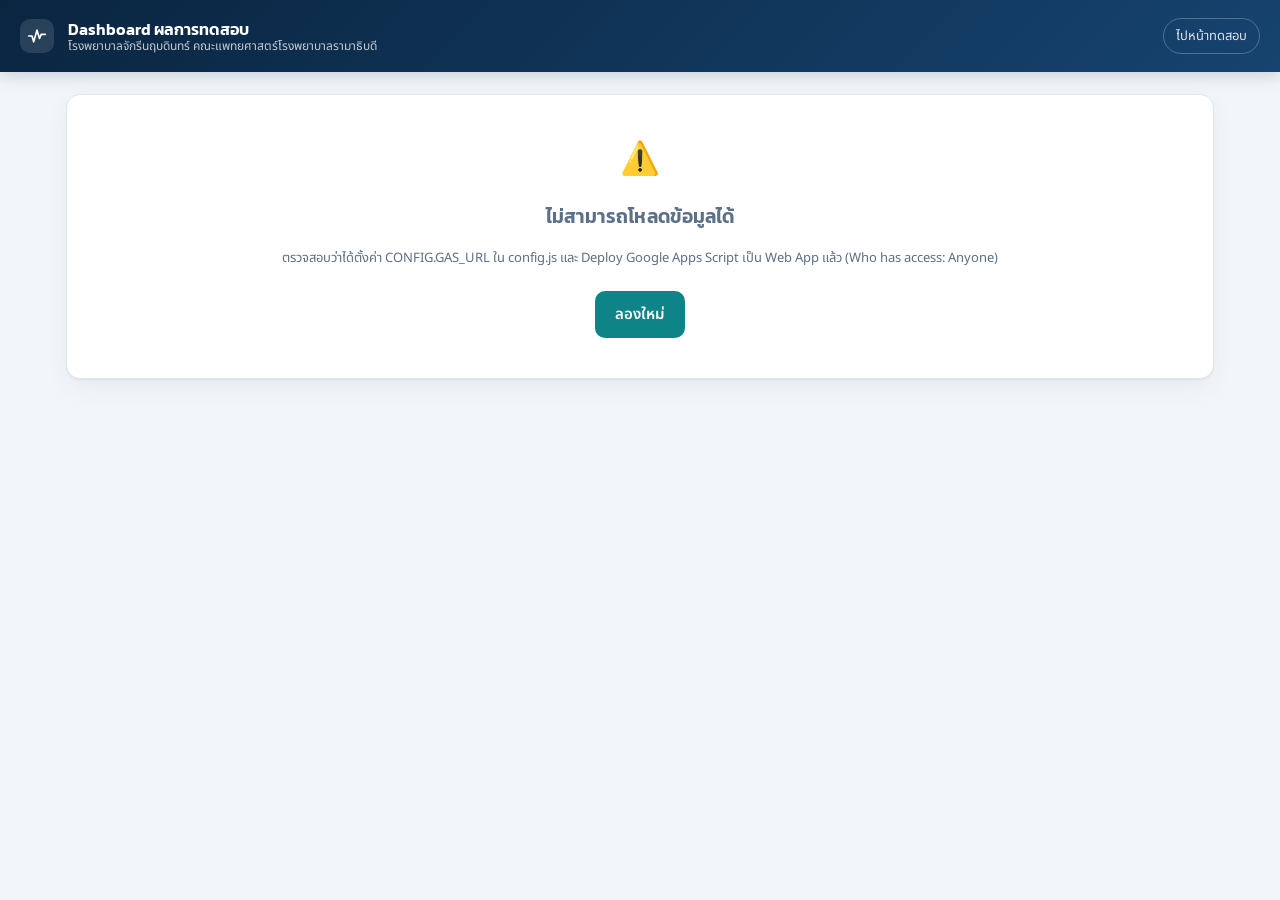
==== dashboard.html @ 30109554 "Add files via upload" ====
<!DOCTYPE html>
<html lang="th">
<head>
<meta charset="UTF-8">
<meta name="viewport" content="width=device-width, initial-scale=1, maximum-scale=1">
<title>Dashboard | ระบบทดสอบความรู้ Common Competency พยาบาล</title>
<link rel="stylesheet" href="style.css">
</head>
<body>

<div class="topbar">
  <div class="pulse-mark">
    <svg viewBox="0 0 24 24" fill="none" stroke="#fff" stroke-width="2" stroke-linecap="round" stroke-linejoin="round">
      <path d="M2 12h4l2 7 4-14 3 10 2-5h5"/>
    </svg>
  </div>
  <div class="titles">
    <div class="system-name">Dashboard ผลการทดสอบ</div>
    <div class="hospital-name" id="hospitalNameTop"></div>
  </div>
  <div class="spacer"></div>
  <a class="nav-link" href="index.html">ไปหน้าทดสอบ</a>
</div>

<div class="wrap wide" id="app"></div>

<script src="config.js"></script>
<script src="quiz-data.js"></script>
<script>
document.getElementById('hospitalNameTop').textContent = CONFIG.HOSPITAL_NAME;

const TOPIC_ORDER = ['pain','wound','ic','med'];
const TOPIC_COLORS = { pain:'#0E8388', wound:'#16436F', ic:'#B87A15', med:'#C23A4E' };

const IDP_RECOMMENDATIONS = {
  pain: [
    'ทบทวนแนวทางการประเมินและจัดการความปวด (Pain Assessment & Management Guideline) ของหน่วยงาน',
    'ฝึกปฏิบัติการประเมินความปวดและการให้ยา opioid ร่วมกับ Preceptor/พยาบาลพี่เลี้ยง',
    'เข้าร่วม Journal club หรือ CNEU หัวข้อ Pain management',
    'นัดทำแบบทดสอบซ้ำภายใน 2 สัปดาห์'
  ],
  wound: [
    'ทบทวน Wound Assessment & Dressing Protocol และ Pressure Injury Staging',
    'ฝึกปฏิบัติ Case study การประเมิน/ทำแผลร่วมกับทีม Wound Care',
    'เข้าร่วม Workshop หรือ Wound care round กับทีมสหสาขา',
    'นัดทำแบบทดสอบซ้ำภายใน 2 สัปดาห์'
  ],
  ic: [
    'ทบทวนแนวทาง Standard Precautions และ Transmission-based Precautions',
    'ฝึกปฏิบัติ Hand Hygiene 5 Moments ร่วมกับพยาบาลควบคุมการติดเชื้อ (IC Nurse)',
    'เข้าร่วม IC Audit Round เพื่อสังเกตการณ์แนวปฏิบัติจริง',
    'นัดทำแบบทดสอบซ้ำภายใน 2 สัปดาห์'
  ],
  med: [
    'ทบทวนนโยบายยาความเสี่ยงสูง (High-Alert Drug) และ Independent Double Check',
    'ฝึกปฏิบัติการคำนวณและบริหารยาร่วมกับ Preceptor',
    'เข้าร่วมอบรม Medication Error Prevention ของฝ่ายการพยาบาล',
    'นัดทำแบบทดสอบซ้ำภายใน 2 สัปดาห์'
  ]
};

let allRows = [];
let activeTab = 'overview';
const app = document.getElementById('app');

function topicShortLabel(key){
  return QUIZ_DATA[key].label.split('(')[0].trim();
}

function loadData(){
  app.innerHTML = `<div class="card" style="text-align:center; padding:50px;"><div class="spinner"></div><p class="muted small" style="margin-top:14px;">กำลังโหลดข้อมูลผลการทดสอบ...</p></div>`;
  const cbName = 'ccjsonp_' + Date.now();
  window[cbName] = function(res){
    if(res && res.status==='success'){
      allRows = res.data || [];
    } else {
      allRows = [];
    }
    delete window[cbName];
    document.body.removeChild(script);
    render();
  };
  const script = document.createElement('script');
  script.src = CONFIG.GAS_URL + (CONFIG.GAS_URL.includes('?') ? '&' : '?') + 'callback=' + cbName;
  script.onerror = function(){
    delete window[cbName];
    allRows = [];
    render(true);
  };
  document.body.appendChild(script);
}

function render(loadError){
  if(loadError){
    app.innerHTML = `
    <div class="card empty-state">
      <div style="font-size:32px;">⚠️</div>
      <h3>ไม่สามารถโหลดข้อมูลได้</h3>
      <p class="muted small">ตรวจสอบว่าได้ตั้งค่า CONFIG.GAS_URL ใน config.js และ Deploy Google Apps Script เป็น Web App แล้ว (Who has access: Anyone)</p>
      <button class="btn btn-primary" onclick="loadData()" style="margin-top:10px;">ลองใหม่</button>
    </div>`;
    return;
  }

  const tabsHtml = `
  <div class="tabs">
    <button class="tab-btn ${activeTab==='overview'?'active':''}" onclick="setTab('overview')">ภาพรวมทั้งหมด</button>
    <button class="tab-btn ${activeTab==='individual'?'active':''}" onclick="setTab('individual')">รายบุคคล</button>
  </div>`;

  app.innerHTML = tabsHtml + `<div id="tabContent"></div>`;
  if(activeTab==='overview') renderOverview();
  else renderIndividual();
}

function setTab(tab){
  activeTab = tab;
  render();
}

/* ============================ OVERVIEW ============================ */
function renderOverview(){
  const container = document.getElementById('tabContent');
  if(allRows.length===0){
    container.innerHTML = `<div class="card empty-state"><div style="font-size:32px;">📋</div><h3>ยังไม่มีข้อมูลผลการทดสอบ</h3><p class="muted small">เมื่อมีผู้ทำแบบทดสอบและส่งคำตอบ ข้อมูลจะปรากฏที่นี่โดยอัตโนมัติ</p></div>`;
    return;
  }

  const totalAttempts = allRows.length;
  const uniqueUsers = new Set(allRows.map(r=>r.EmployeeID)).size;
  const passCount = allRows.filter(r=>r.Passed==='PASS').length;
  const overallPassRate = Math.round((passCount/totalAttempts)*1000)/10;
  const avgPct = Math.round(allRows.reduce((s,r)=>s+Number(r.Percentage||0),0)/totalAttempts*10)/10;

  const kpiHtml = `
  <div class="kpi-grid">
    <div class="kpi-card">
      <div class="kpi-label">จำนวนครั้งที่ทดสอบ</div>
      <div class="kpi-value">${totalAttempts}</div>
      <div class="kpi-sub">ทุกหัวข้อรวมกัน</div>
    </div>
    <div class="kpi-card">
      <div class="kpi-label">ผู้เข้าทดสอบ</div>
      <div class="kpi-value">${uniqueUsers}</div>
      <div class="kpi-sub">คน (นับตามรหัสพนักงาน)</div>
    </div>
    <div class="kpi-card">
      <div class="kpi-label">อัตราผ่านเกณฑ์</div>
      <div class="kpi-value" style="color:${overallPassRate>=80?'var(--success)':'var(--danger)'}">${overallPassRate}%</div>
      <div class="kpi-sub">${passCount}/${totalAttempts} ครั้ง</div>
    </div>
    <div class="kpi-card">
      <div class="kpi-label">คะแนนเฉลี่ยรวม</div>
      <div class="kpi-value">${avgPct}%</div>
      <div class="kpi-sub">เกณฑ์ผ่าน ${Math.round(CONFIG.PASS_THRESHOLD*100)}%</div>
    </div>
  </div>`;

  const barRows = TOPIC_ORDER.map(key=>{
    const rows = allRows.filter(r=>r.TopicKey===key);
    if(rows.length===0){
      return `<div class="bar-row">
        <div class="bar-label">${topicShortLabel(key)}</div>
        <div class="bar-track"><div class="bar-fill" style="width:0%; background:${TOPIC_COLORS[key]}"></div></div>
        <div class="bar-val muted">ยังไม่มีข้อมูล</div>
      </div>`;
    }
    const avg = Math.round(rows.reduce((s,r)=>s+Number(r.Percentage||0),0)/rows.length*10)/10;
    const pass = rows.filter(r=>r.Passed==='PASS').length;
    return `<div class="bar-row">
      <div class="bar-label">${topicShortLabel(key)}</div>
      <div class="bar-track"><div class="bar-fill" style="width:${avg}%; background:${TOPIC_COLORS[key]}"></div></div>
      <div class="bar-val">${avg}%</div>
    </div>
    <div class="small muted" style="margin:-6px 0 14px 160px;">${rows.length} ครั้ง &middot; ผ่าน ${pass}/${rows.length}</div>`;
  }).join('');

  const recentRows = allRows.slice().sort((a,b)=> new Date(b.Timestamp) - new Date(a.Timestamp)).slice(0,25);
  const tableRows = recentRows.map(r=>`
    <tr>
      <td>${formatDate(r.Timestamp)}</td>
      <td>${escapeHtml(r.EmployeeID)}</td>
      <td>${escapeHtml(r.Name)}</td>
      <td>${escapeHtml(r.Department||'-')}</td>
      <td>${topicShortLabel(r.TopicKey)}</td>
      <td>${r.Score}/${r.Total}</td>
      <td>${r.Percentage}%</td>
      <td><span class="badge ${r.Passed==='PASS'?'badge-pass':'badge-fail'}">${r.Passed==='PASS'?'ผ่าน':'ไม่ผ่าน'}</span></td>
    </tr>`).join('');

  /* ---------- analysis: per-topic averages (reused for insights) ---------- */
  const topicStats = TOPIC_ORDER.map(key=>{
    const rows = allRows.filter(r=>r.TopicKey===key);
    if(rows.length===0) return {key, avg:null, passRate:null, n:0};
    const avg = Math.round(rows.reduce((s,r)=>s+Number(r.Percentage||0),0)/rows.length*10)/10;
    const passRate = Math.round(rows.filter(r=>r.Passed==='PASS').length/rows.length*1000)/10;
    return {key, avg, passRate, n:rows.length};
  });
  const ranked = topicStats.filter(t=>t.avg!==null).sort((a,b)=>a.avg-b.avg);
  const weakest = ranked[0];
  const strongest = ranked[ranked.length-1];

  /* ---------- analysis: completion funnel ---------- */
  const byUserTopics = {};
  allRows.forEach(r=>{
    const k = r.EmployeeID;
    if(!byUserTopics[k]) byUserTopics[k] = new Set();
    byUserTopics[k].add(r.TopicKey);
  });
  const completionCounts = [0,0,0,0,0]; // index = number of distinct topics done
  Object.values(byUserTopics).forEach(set=>{ completionCounts[set.size]++; });
  const usersFullyDone = completionCounts[4];
  const totalUsersSeen = uniqueUsers;
  const completionRate = totalUsersSeen ? Math.round(usersFullyDone/totalUsersSeen*1000)/10 : 0;

  /* ---------- analysis: department comparison ---------- */
  const deptMap = {};
  allRows.forEach(r=>{
    const d = (r.Department||'').trim() || 'ไม่ระบุแผนก';
    if(!deptMap[d]) deptMap[d] = [];
    deptMap[d].push(r);
  });
  const deptStats = Object.keys(deptMap).map(d=>{
    const rows = deptMap[d];
    const avg = Math.round(rows.reduce((s,r)=>s+Number(r.Percentage||0),0)/rows.length*10)/10;
    const passRate = Math.round(rows.filter(r=>r.Passed==='PASS').length/rows.length*1000)/10;
    return {dept:d, avg, passRate, n:rows.length};
  }).sort((a,b)=>b.avg-a.avg);
  const weakestDept = deptStats.length>1 ? deptStats[deptStats.length-1] : null;

  /* ---------- analysis: score distribution buckets per topic ---------- */
  const bucketColors = {low:'var(--danger)', mid:'var(--warning)', high:'var(--success)'};
  const distRows = TOPIC_ORDER.map(key=>{
    const rows = allRows.filter(r=>r.TopicKey===key);
    if(rows.length===0) return {key, n:0, low:0, mid:0, high:0};
    const low = rows.filter(r=>Number(r.Percentage)<60).length;
    const mid = rows.filter(r=>Number(r.Percentage)>=60 && Number(r.Percentage)<80).length;
    const high = rows.filter(r=>Number(r.Percentage)>=80).length;
    return {key, n:rows.length, low, mid, high};
  });

  /* ---------- insights text ---------- */
  const insightItems = [];
  if(weakest && strongest && weakest.key !== strongest.key){
    insightItems.push(`หัวข้อที่คะแนนเฉลี่ย<strong>ต่ำสุด</strong>คือ <strong>${topicShortLabel(weakest.key)}</strong> (${weakest.avg}% &middot; ผ่านเกณฑ์ ${weakest.passRate}%) ควรพิจารณาจัดอบรมหรือทบทวนเนื้อหาเพิ่มเติม`);
    insightItems.push(`หัวข้อที่คะแนนเฉลี่ย<strong>สูงสุด</strong>คือ <strong>${topicShortLabel(strongest.key)}</strong> (${strongest.avg}% &middot; ผ่านเกณฑ์ ${strongest.passRate}%)`);
  }
  insightItems.push(`มีผู้ทำแบบทดสอบครบทั้ง 4 หัวข้อแล้ว <strong>${usersFullyDone}/${totalUsersSeen} คน</strong> (${completionRate}%)`);
  if(weakestDept){
    insightItems.push(`แผนก/หน่วยงานที่มีคะแนนเฉลี่ย<strong>ต่ำสุด</strong>คือ <strong>${escapeHtml(weakestDept.dept)}</strong> (${weakestDept.avg}% &middot; ผ่านเกณฑ์ ${weakestDept.passRate}%)`);
  }
  const insightsHtml = `
  <div class="card">
    <div class="eyebrow">สรุปเชิงวิเคราะห์</div>
    <h2 style="margin:0 0 14px;">ข้อสังเกตจากข้อมูลปัจจุบัน</h2>
    <ul class="insight-list">
      ${insightItems.map(t=>`<li>${t}</li>`).join('')}
    </ul>
  </div>`;

  const deptHtml = deptStats.length > 1 ? `
  <div class="card">
    <div class="eyebrow">เปรียบเทียบตามแผนก</div>
    <h2 style="margin:0 0 16px;">คะแนนเฉลี่ยและอัตราผ่านเกณฑ์รายแผนก</h2>
    ${deptStats.map(d=>`
      <div class="bar-row">
        <div class="bar-label">${escapeHtml(d.dept)}</div>
        <div class="bar-track"><div class="bar-fill" style="width:${d.avg}%; background:${d.avg>=80?'var(--success)':(d.avg>=60?'var(--warning)':'var(--danger)')}"></div></div>
        <div class="bar-val">${d.avg}%</div>
      </div>
      <div class="small muted" style="margin:-6px 0 14px 160px;">${d.n} ครั้ง &middot; ผ่านเกณฑ์ ${d.passRate}%</div>
    `).join('')}
  </div>` : '';

  const distHtml = `
  <div class="card">
    <div class="eyebrow">การกระจายคะแนน</div>
    <h2 style="margin:0 0 6px;">สัดส่วนผลคะแนนแต่ละหัวข้อ</h2>
    <p class="muted small" style="margin-top:0;">แบ่งตามช่วงคะแนน: <span style="color:var(--danger);font-weight:600;">ต่ำกว่า 60%</span> &middot; <span style="color:var(--warning);font-weight:600;">60-79%</span> &middot; <span style="color:var(--success);font-weight:600;">80% ขึ้นไป</span></p>
    ${distRows.map(d=>{
      if(d.n===0) return `<div class="dist-row"><div class="dist-label">${topicShortLabel(d.key)}</div><div class="muted small">ยังไม่มีข้อมูล</div></div>`;
      const lowPct = d.low/d.n*100, midPct = d.mid/d.n*100, highPct = d.high/d.n*100;
      return `
      <div class="dist-row">
        <div class="dist-label">${topicShortLabel(d.key)} <span class="muted small">(${d.n} ครั้ง)</span></div>
        <div class="dist-track">
          ${d.low>0?`<div class="dist-seg" style="width:${lowPct}%; background:${bucketColors.low}" title="ต่ำกว่า 60%: ${d.low}"></div>`:''}
          ${d.mid>0?`<div class="dist-seg" style="width:${midPct}%; background:${bucketColors.mid}" title="60-79%: ${d.mid}"></div>`:''}
          ${d.high>0?`<div class="dist-seg" style="width:${highPct}%; background:${bucketColors.high}" title="80%+: ${d.high}"></div>`:''}
        </div>
        <div class="dist-legend small muted">${d.low} ต่ำกว่า 60% &middot; ${d.mid} ช่วง 60-79% &middot; ${d.high} ผ่าน 80%+</div>
      </div>`;
    }).join('')}
  </div>`;

  const funnelHtml = `
  <div class="card">
    <div class="eyebrow">ความคืบหน้า</div>
    <h2 style="margin:0 0 16px;">จำนวนหัวข้อที่ทำแล้วต่อคน</h2>
    ${[4,3,2,1,0].map(n=>{
      const count = completionCounts[n]||0;
      const pct = totalUsersSeen ? Math.round(count/totalUsersSeen*100) : 0;
      const label = n===4 ? 'ครบ 4 หัวข้อ' : (n===0 ? 'ยังไม่เริ่ม' : `ทำแล้ว ${n} หัวข้อ`);
      return `
      <div class="bar-row">
        <div class="bar-label">${label}</div>
        <div class="bar-track"><div class="bar-fill" style="width:${pct}%; background:${n===4?'var(--success)':'var(--teal-500)'}"></div></div>
        <div class="bar-val">${count} คน</div>
      </div>`;
    }).join('')}
  </div>`;

  container.innerHTML = `
  ${kpiHtml}
  ${insightsHtml}
  <div class="card">
    <div class="eyebrow">คะแนนเฉลี่ยรายหัวข้อ</div>
    <h2 style="margin:0 0 16px;">ภาพรวมแยกตามหัวข้อ</h2>
    ${barRows}
  </div>
  ${distHtml}
  ${funnelHtml}
  ${deptHtml}
  <div class="card">
    <div class="eyebrow">ประวัติล่าสุด</div>
    <h2 style="margin:0 0 16px;">รายการทดสอบล่าสุด 25 ครั้ง</h2>
    <div class="table-scroll">
      <table class="data-table">
        <thead><tr><th>วันที่/เวลา</th><th>รหัสพนักงาน</th><th>ชื่อ</th><th>แผนก</th><th>หัวข้อ</th><th>คะแนน</th><th>%</th><th>ผลลัพธ์</th></tr></thead>
        <tbody>${tableRows}</tbody>
      </table>

    </div>
  </div>`;
}

/* ============================ INDIVIDUAL ============================ */
function renderIndividual(){
  const container = document.getElementById('tabContent');
  container.innerHTML = `
  <div class="card">
    <div class="eyebrow">ค้นหา</div>
    <h2 style="margin:0 0 12px;">ค้นหาผลรายบุคคล</h2>
    <div class="search-row">
      <input type="text" id="searchInput" placeholder="พิมพ์รหัสพนักงาน หรือ ชื่อ-นามสกุล">
      <button class="btn btn-primary" onclick="doSearch()">ค้นหา</button>
    </div>
  </div>
  <div id="searchResult"></div>`;

  document.getElementById('searchInput').addEventListener('keydown', e=>{ if(e.key==='Enter') doSearch(); });
}

function doSearch(){
  const q = document.getElementById('searchInput').value.trim().toLowerCase();
  const resultEl = document.getElementById('searchResult');
  if(!q){
    resultEl.innerHTML = '';
    return;
  }
  const rows = allRows.filter(r =>
    String(r.EmployeeID).toLowerCase().includes(q) ||
    String(r.Name).toLowerCase().includes(q)
  );
  if(rows.length===0){
    resultEl.innerHTML = `<div class="card empty-state"><div style="font-size:28px;">🔍</div><p>ไม่พบข้อมูลที่ตรงกับ "${escapeHtml(q)}"</p></div>`;
    return;
  }

  // group by employee, take latest attempt per topic
  const byUser = {};
  rows.forEach(r=>{
    const key = r.EmployeeID + '||' + r.Name;
    if(!byUser[key]) byUser[key] = {empId:r.EmployeeID, name:r.Name, dept:r.Department, attempts:[]};
    byUser[key].attempts.push(r);
  });

  const cardsHtml = Object.values(byUser).map(u=>{
    const latestByTopic = {};
    u.attempts.forEach(a=>{
      const prev = latestByTopic[a.TopicKey];
      if(!prev || new Date(a.Timestamp) > new Date(prev.Timestamp)) latestByTopic[a.TopicKey] = a;
    });

    const topicBars = TOPIC_ORDER.map(key=>{
      const a = latestByTopic[key];
      if(!a){
        return `<div class="bar-row">
          <div class="bar-label">${topicShortLabel(key)}</div>
          <div class="bar-track"><div class="bar-fill" style="width:0%;background:${TOPIC_COLORS[key]}"></div></div>
          <div class="bar-val muted small">ยังไม่ทำ</div>
        </div>`;
      }
      return `<div class="bar-row">
        <div class="bar-label">${topicShortLabel(key)}</div>
        <div class="bar-track"><div class="bar-fill" style="width:${a.Percentage}%;background:${TOPIC_COLORS[key]}"></div></div>
        <div class="bar-val" style="color:${a.Passed==='PASS'?'var(--success)':'var(--danger)'}">${a.Percentage}%</div>
      </div>`;
    }).join('');

    const doneTopics = Object.keys(latestByTopic).length;
    const allPass = doneTopics===4 && Object.values(latestByTopic).every(a=>a.Passed==='PASS');

    const failedTopics = TOPIC_ORDER.filter(key => latestByTopic[key] && latestByTopic[key].Passed !== 'PASS');
    const idpHtml = failedTopics.length ? `
      <div class="idp-box">
        <div class="idp-title">📋 แผนพัฒนารายบุคคล (IDP) แนะนำ — เฉพาะหัวข้อที่ไม่ผ่านเกณฑ์</div>
        ${failedTopics.map(key => `
          <div class="idp-topic">
            <div class="idp-topic-name">${topicShortLabel(key)} <span class="muted small">(${latestByTopic[key].Percentage}%)</span></div>
            <ul class="idp-list">
              ${IDP_RECOMMENDATIONS[key].map(item => `<li>${escapeHtml(item)}</li>`).join('')}
            </ul>
          </div>
        `).join('')}
      </div>` : '';

    const historyRows = u.attempts.slice().sort((a,b)=>new Date(b.Timestamp)-new Date(a.Timestamp)).map(a=>`
      <tr>
        <td>${formatDate(a.Timestamp)}</td>
        <td>${topicShortLabel(a.TopicKey)}</td>
        <td>${a.Score}/${a.Total}</td>
        <td>${a.Percentage}%</td>
        <td><span class="badge ${a.Passed==='PASS'?'badge-pass':'badge-fail'}">${a.Passed==='PASS'?'ผ่าน':'ไม่ผ่าน'}</span></td>
      </tr>`).join('');

    return `
    <div class="card">
      <div style="display:flex; justify-content:space-between; align-items:flex-start; flex-wrap:wrap; gap:10px;">
        <div>
          <h2 style="margin:0;">${escapeHtml(u.name)}</h2>
          <div class="muted small">รหัสพนักงาน ${escapeHtml(u.empId)}${u.dept ? ' &middot; '+escapeHtml(u.dept):''}</div>
        </div>
        <span class="badge ${doneTopics<4?'badge-neutral':(allPass?'badge-pass':'badge-fail')}">
          ${doneTopics<4 ? `ทำแล้ว ${doneTopics}/4 หัวข้อ` : (allPass ? 'ผ่านครบทุกหัวข้อ' : 'ยังไม่ผ่านครบทุกหัวข้อ')}
        </span>
      </div>
      <div style="margin-top:18px;">${topicBars}</div>
      ${idpHtml}
      <details style="margin-top:14px;">
        <summary style="cursor:pointer; font-weight:600; color:var(--teal-600); font-size:14px;">ดูประวัติการทดสอบทั้งหมด (${u.attempts.length} ครั้ง)</summary>
        <div class="table-scroll" style="margin-top:10px;">
          <table class="data-table">
            <thead><tr><th>วันที่/เวลา</th><th>หัวข้อ</th><th>คะแนน</th><th>%</th><th>ผลลัพธ์</th></tr></thead>
            <tbody>${historyRows}</tbody>
          </table>
        </div>
      </details>
    </div>`;
  }).join('');

  resultEl.innerHTML = cardsHtml;
}

/* ============================ UTIL ============================ */
function formatDate(ts){
  const d = new Date(ts);
  if(isNaN(d)) return ts;
  return d.toLocaleString('th-TH', {year:'numeric', month:'short', day:'numeric', hour:'2-digit', minute:'2-digit'});
}
function escapeHtml(str){
  return String(str).replace(/[&<>"']/g, m=>({'&':'&amp;','<':'&lt;','>':'&gt;','"':'&quot;',"'":'&#39;'}[m]));
}

loadData();
</script>
</body>
</html>
---- style.css ----
@import url('https://fonts.googleapis.com/css2?family=Kanit:wght@500;600;700&family=Noto+Sans+Thai:wght@400;500;600;700&display=swap');

:root{
  --navy-900:#0A2540;
  --navy-800:#0F3258;
  --navy-700:#16436F;
  --teal-500:#0E8388;
  --teal-600:#0B6C70;
  --teal-100:#E4F4F3;
  --bg:#F3F6F9;
  --surface:#FFFFFF;
  --line:#DFE7EE;
  --text:#16232F;
  --muted:#5C7086;
  --success:#178A5E;
  --success-bg:#E4F5EC;
  --warning:#B87A15;
  --warning-bg:#FBF0DD;
  --danger:#C23A4E;
  --danger-bg:#FBE7EA;
  --radius:14px;
  --shadow: 0 1px 2px rgba(10,37,64,0.06), 0 8px 24px rgba(10,37,64,0.06);
}

*{box-sizing:border-box;}
html,body{margin:0;padding:0;}
body{
  font-family:'Noto Sans Thai', sans-serif;
  background:var(--bg);
  color:var(--text);
  -webkit-font-smoothing:antialiased;
  min-height:100vh;
}
h1,h2,h3,.display{
  font-family:'Kanit', 'Noto Sans Thai', sans-serif;
  font-weight:600;
  letter-spacing:.1px;
}
a{color:var(--teal-600);}
button{font-family:inherit;}

/* ---------- Top bar ---------- */
.topbar{
  background:linear-gradient(135deg, var(--navy-900), var(--navy-700));
  color:#fff;
  padding:18px 20px;
  display:flex;
  align-items:center;
  gap:14px;
  position:sticky; top:0; z-index:30;
  box-shadow:0 4px 16px rgba(10,37,64,.18);
}
.topbar .pulse-mark{
  width:34px; height:34px; border-radius:10px;
  background:rgba(255,255,255,.12);
  display:flex; align-items:center; justify-content:center;
  flex-shrink:0;
}
.topbar .pulse-mark svg{width:20px; height:20px;}
.topbar .titles{line-height:1.25; min-width:0;}
.topbar .titles .system-name{font-family:'Kanit',sans-serif; font-weight:600; font-size:16px;}
.topbar .titles .hospital-name{font-size:12px; opacity:.75; white-space:nowrap; overflow:hidden; text-overflow:ellipsis;}
.topbar .spacer{flex:1;}
.topbar .nav-link{
  color:rgba(255,255,255,.85); text-decoration:none; font-size:13px;
  border:1px solid rgba(255,255,255,.25); padding:7px 12px; border-radius:999px;
  white-space:nowrap;
}
.topbar .nav-link:hover{background:rgba(255,255,255,.1);}

/* ---------- Layout ---------- */
.wrap{max-width:880px; margin:0 auto; padding:22px 16px 60px;}
.wrap.wide{max-width:1180px;}

.card{
  background:var(--surface);
  border:1px solid var(--line);
  border-radius:var(--radius);
  box-shadow:var(--shadow);
  padding:22px;
}
.card + .card{margin-top:16px;}

.eyebrow{
  font-size:12px; font-weight:700; color:var(--teal-600);
  text-transform:uppercase; letter-spacing:1px; margin-bottom:6px;
}
.muted{color:var(--muted);}
.small{font-size:13px;}

/* ---------- Form controls ---------- */
label.field-label{display:block; font-size:13px; font-weight:600; color:var(--navy-800); margin:0 0 6px;}
input[type=text]{
  width:100%; padding:12px 14px; border-radius:10px; border:1.5px solid var(--line);
  font-size:15px; font-family:inherit; background:#fff; color:var(--text);
}
input[type=text]:focus{outline:none; border-color:var(--teal-500); box-shadow:0 0 0 3px var(--teal-100);}

.btn{
  display:inline-flex; align-items:center; justify-content:center; gap:8px;
  padding:12px 20px; border-radius:10px; border:none; cursor:pointer;
  font-size:15px; font-weight:600; font-family:inherit;
  transition:transform .08s ease, box-shadow .15s ease;
}
.btn:active{transform:scale(.98);}
.btn-primary{background:var(--teal-500); color:#fff;}
.btn-primary:hover{background:var(--teal-600);}
.btn-primary:disabled{background:#B9C6D1; cursor:not-allowed;}
.btn-ghost{background:transparent; color:var(--navy-800); border:1.5px solid var(--line);}
.btn-ghost:hover{border-color:var(--teal-500); color:var(--teal-600);}
.btn-block{width:100%;}

/* ---------- Topic cards ---------- */
.topic-grid{display:grid; grid-template-columns:1fr 1fr; gap:14px; margin-top:6px;}
@media (max-width:560px){.topic-grid{grid-template-columns:1fr;}}
.topic-card{
  border:1.5px solid var(--line); border-radius:var(--radius); padding:18px;
  background:#fff; cursor:pointer; text-align:left; display:flex; flex-direction:column; gap:10px;
  transition:border-color .15s, box-shadow .15s;
}
.topic-card:hover{border-color:var(--teal-500); box-shadow:var(--shadow);}
.topic-card .tc-top{display:flex; align-items:flex-start; justify-content:space-between; gap:10px;}
.topic-card .tc-name{font-family:'Kanit',sans-serif; font-weight:600; font-size:16px; color:var(--navy-900);}
.topic-card .tc-count{font-size:12.5px; color:var(--muted); margin-top:2px;}
.badge{
  font-size:11.5px; font-weight:700; padding:4px 10px; border-radius:999px; white-space:nowrap;
}
.badge-pass{background:var(--success-bg); color:var(--success);}
.badge-fail{background:var(--danger-bg); color:var(--danger);}
.badge-neutral{background:var(--teal-100); color:var(--teal-600);}

/* ---------- Progress ---------- */
.progress-track{height:8px; border-radius:999px; background:var(--line); overflow:hidden;}
.progress-fill{height:100%; background:linear-gradient(90deg, var(--teal-500), var(--navy-700)); transition:width .25s ease;}
.progress-meta{display:flex; justify-content:space-between; font-size:12.5px; color:var(--muted); margin-top:8px;}

/* ---------- Question ---------- */
.q-section-tag{font-size:12px; color:var(--teal-600); font-weight:600; margin-bottom:8px;}
.q-text{font-size:17px; font-weight:600; line-height:1.55; color:var(--navy-900); margin:0 0 16px; white-space:pre-line;}
.q-image{width:100%; max-width:360px; border-radius:12px; border:1px solid var(--line); display:block; margin:0 auto 18px;}
.q-context{
  background:var(--teal-100); border:1px solid var(--line); border-left:4px solid var(--teal-500);
  border-radius:10px; padding:14px 16px; font-size:14px; line-height:1.7; color:var(--navy-800);
  white-space:pre-line; margin:0 0 18px;
}
.options{display:flex; flex-direction:column; gap:10px;}
.option{
  display:flex; align-items:flex-start; gap:12px;
  border:1.5px solid var(--line); border-radius:12px; padding:13px 14px;
  cursor:pointer; transition:border-color .12s, background .12s;
}
.option:hover{border-color:var(--teal-500); background:var(--teal-100);}
.option.selected{border-color:var(--teal-500); background:var(--teal-100);}
.option .opt-letter{
  flex-shrink:0; width:26px; height:26px; border-radius:8px; background:var(--navy-100,#EEF3F8);
  display:flex; align-items:center; justify-content:center; font-weight:700; font-size:13px; color:var(--navy-800);
  border:1.5px solid var(--line);
}
.option.selected .opt-letter{background:var(--teal-500); color:#fff; border-color:var(--teal-500);}
.option .opt-text{font-size:15px; line-height:1.5; padding-top:2px;}
.qa-review .option.correct{border-color:var(--success); background:var(--success-bg);}
.qa-review .option.wrong-pick{border-color:var(--danger); background:var(--danger-bg);}

.nav-row{display:flex; gap:10px; margin-top:22px;}
.nav-row .btn{flex:1;}

/* ---------- Radial gauge (signature element) ---------- */
.gauge-wrap{display:flex; flex-direction:column; align-items:center; gap:10px;}
.gauge{position:relative; width:170px; height:170px;}
.gauge svg{transform:rotate(-90deg);}
.gauge .g-pct{
  position:absolute; inset:0; display:flex; flex-direction:column; align-items:center; justify-content:center;
}
.gauge .g-pct .num{font-family:'Kanit',sans-serif; font-size:34px; font-weight:700; color:var(--navy-900); line-height:1;}
.gauge .g-pct .lbl{font-size:11.5px; color:var(--muted); margin-top:2px;}

.result-banner{
  display:flex; align-items:center; gap:12px; padding:14px 16px; border-radius:12px; margin-top:14px;
  font-weight:600; font-size:15px;
}
.result-banner.pass{background:var(--success-bg); color:var(--success);}
.result-banner.fail{background:var(--danger-bg); color:var(--danger);}

.save-status{
  margin-top:12px; padding:10px 14px; border-radius:10px; font-size:13.5px; text-align:center;
}
.save-status-ok{background:var(--success-bg); color:var(--success); font-weight:600;}
.save-status-error{background:var(--warning-bg); color:var(--warning); font-weight:600;}
.save-status-error button{margin:10px auto 0; display:block;}

/* ---------- Dashboard ---------- */
.kpi-grid{display:grid; grid-template-columns:repeat(4,1fr); gap:14px;}
@media (max-width:800px){.kpi-grid{grid-template-columns:1fr 1fr;}}
.kpi-card{background:#fff; border:1px solid var(--line); border-radius:var(--radius); padding:16px 18px; box-shadow:var(--shadow);}
.kpi-card .kpi-label{font-size:12px; color:var(--muted); font-weight:600; text-transform:uppercase; letter-spacing:.4px;}
.kpi-card .kpi-value{font-family:'Kanit',sans-serif; font-size:28px; font-weight:700; color:var(--navy-900); margin-top:4px;}
.kpi-card .kpi-sub{font-size:12.5px; color:var(--muted); margin-top:2px;}

.tabs{display:flex; gap:6px; margin-bottom:16px; border-bottom:1.5px solid var(--line);}
.tab-btn{
  padding:10px 16px; border:none; background:none; cursor:pointer; font-family:inherit; font-weight:600; font-size:14px;
  color:var(--muted); border-bottom:2.5px solid transparent; margin-bottom:-1.5px;
}
.tab-btn.active{color:var(--teal-600); border-color:var(--teal-500);}

table.data-table{width:100%; border-collapse:collapse; font-size:13.5px;}
table.data-table th{
  text-align:left; padding:10px 12px; background:var(--navy-900); color:#fff; font-weight:600;
  position:sticky; top:0;
}
table.data-table th:first-child{border-top-left-radius:8px;}
table.data-table th:last-child{border-top-right-radius:8px;}
table.data-table td{padding:10px 12px; border-bottom:1px solid var(--line);}
table.data-table tr:hover td{background:var(--teal-100);}
.table-scroll{overflow-x:auto; border-radius:10px; border:1px solid var(--line);}

.bar-row{display:grid; grid-template-columns:150px 1fr 60px; align-items:center; gap:10px; margin-bottom:12px;}
.bar-row .bar-label{font-size:13.5px; font-weight:600; color:var(--navy-800);}
.bar-track{height:14px; background:var(--line); border-radius:999px; overflow:hidden;}
.bar-fill{height:100%; border-radius:999px;}
.bar-row .bar-val{font-size:13px; font-weight:700; text-align:right; color:var(--navy-800);}

.insight-list{margin:0; padding-left:20px; font-size:14.5px; line-height:1.9; color:var(--navy-800);}
.insight-list li{margin-bottom:2px;}
.insight-list strong{color:var(--navy-900);}

.dist-row{margin-bottom:16px;}
.dist-row:last-child{margin-bottom:0;}
.dist-label{font-size:13.5px; font-weight:600; color:var(--navy-800); margin-bottom:6px;}
.dist-track{height:16px; border-radius:999px; overflow:hidden; display:flex; background:var(--line);}
.dist-seg{height:100%;}
.dist-legend{margin-top:6px;}

.search-row{display:flex; gap:10px; margin-bottom:16px;}
.search-row input{flex:1;}

.idp-box{
  margin-top:16px; padding:16px 18px; border-radius:12px;
  background:var(--warning-bg); border:1px solid #EFD9A8;
}
.idp-title{font-weight:700; font-size:13.5px; color:var(--warning); margin-bottom:10px;}
.idp-topic + .idp-topic{margin-top:12px; padding-top:12px; border-top:1px dashed #EFD9A8;}
.idp-topic-name{font-weight:700; font-size:14px; color:var(--navy-800); margin-bottom:4px;}
.idp-list{margin:0; padding-left:20px; font-size:13.5px; line-height:1.7; color:var(--navy-800);}

.empty-state{text-align:center; padding:40px 16px; color:var(--muted);}
.empty-state svg{margin-bottom:10px; opacity:.5;}

.spinner{
  width:22px; height:22px; border-radius:50%;
  border:3px solid var(--teal-100); border-top-color:var(--teal-500);
  animation:spin .8s linear infinite; margin:0 auto;
}
@keyframes spin{to{transform:rotate(360deg);}}

.footer-note{text-align:center; color:var(--muted); font-size:12px; margin-top:28px;}

@media (max-width: 480px){
  .wrap{padding:16px 12px 50px;}
  .card{padding:16px;}
  .kpi-grid{grid-template-columns:1fr 1fr;}
}
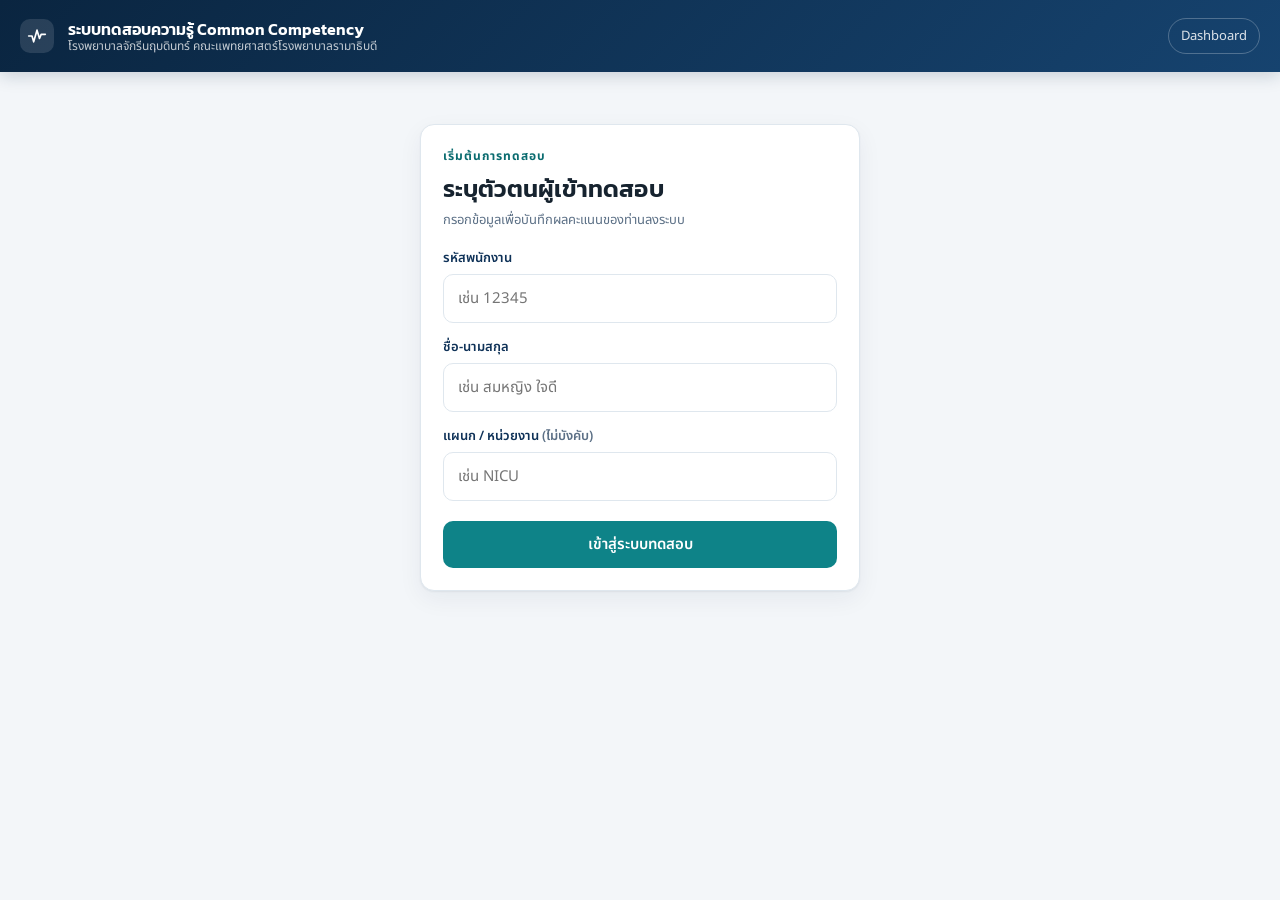
==== commit bd2d49d8: "Fix" ====
--- a/dashboard.html
+++ b/dashboard.html
@@ -3,8 +3,280 @@
 <head>
 <meta charset="UTF-8">
 <meta name="viewport" content="width=device-width, initial-scale=1, maximum-scale=1">
-<title>Dashboard | ระบบทดสอบความรู้ Common Competency พยาบาล</title>
-<link rel="stylesheet" href="style.css">
+<title>ระบบทดสอบความรู้ Common Competency พยาบาล</title>
+<style>
+@import url('https://fonts.googleapis.com/css2?family=Kanit:wght@500;600;700&family=Noto+Sans+Thai:wght@400;500;600;700&display=swap');
+
+:root{
+  --navy-900:#0A2540;
+  --navy-800:#0F3258;
+  --navy-700:#16436F;
+  --teal-500:#0E8388;
+  --teal-600:#0B6C70;
+  --teal-100:#E4F4F3;
+  --bg:#F3F6F9;
+  --surface:#FFFFFF;
+  --line:#DFE7EE;
+  --text:#16232F;
+  --muted:#5C7086;
+  --success:#178A5E;
+  --success-bg:#E4F5EC;
+  --warning:#B87A15;
+  --warning-bg:#FBF0DD;
+  --danger:#C23A4E;
+  --danger-bg:#FBE7EA;
+  --radius:14px;
+  --shadow: 0 1px 2px rgba(10,37,64,0.06), 0 8px 24px rgba(10,37,64,0.06);
+}
+
+*{box-sizing:border-box;}
+html,body{margin:0;padding:0;}
+body{
+  font-family:'Noto Sans Thai', sans-serif;
+  background:var(--bg);
+  color:var(--text);
+  -webkit-font-smoothing:antialiased;
+  min-height:100vh;
+}
+h1,h2,h3,.display{
+  font-family:'Kanit', 'Noto Sans Thai', sans-serif;
+  font-weight:600;
+  letter-spacing:.1px;
+}
+a{color:var(--teal-600);}
+button{font-family:inherit;}
+
+/* ---------- Top bar ---------- */
+.topbar{
+  background:linear-gradient(135deg, var(--navy-900), var(--navy-700));
+  color:#fff;
+  padding:18px 20px;
+  display:flex;
+  align-items:center;
+  gap:14px;
+  position:sticky; top:0; z-index:30;
+  box-shadow:0 4px 16px rgba(10,37,64,.18);
+}
+.topbar .pulse-mark{
+  width:34px; height:34px; border-radius:10px;
+  background:rgba(255,255,255,.12);
+  display:flex; align-items:center; justify-content:center;
+  flex-shrink:0;
+}
+.topbar .pulse-mark svg{width:20px; height:20px;}
+.topbar .titles{line-height:1.25; min-width:0;}
+.topbar .titles .system-name{font-family:'Kanit',sans-serif; font-weight:600; font-size:16px;}
+.topbar .titles .hospital-name{font-size:12px; opacity:.75; white-space:nowrap; overflow:hidden; text-overflow:ellipsis;}
+.topbar .spacer{flex:1;}
+.topbar .nav-link{
+  color:rgba(255,255,255,.85); text-decoration:none; font-size:13px;
+  border:1px solid rgba(255,255,255,.25); padding:7px 12px; border-radius:999px;
+  white-space:nowrap;
+}
+@media (hover: hover) and (pointer: fine){
+  .topbar .nav-link:hover{background:rgba(255,255,255,.1);}
+}
+
+/* ---------- Layout ---------- */
+.wrap{max-width:880px; margin:0 auto; padding:22px 16px 60px;}
+.wrap.wide{max-width:1180px;}
+
+.card{
+  background:var(--surface);
+  border:1px solid var(--line);
+  border-radius:var(--radius);
+  box-shadow:var(--shadow);
+  padding:22px;
+}
+.card + .card{margin-top:16px;}
+
+.eyebrow{
+  font-size:12px; font-weight:700; color:var(--teal-600);
+  text-transform:uppercase; letter-spacing:1px; margin-bottom:6px;
+}
+.muted{color:var(--muted);}
+.small{font-size:13px;}
+
+/* ---------- Form controls ---------- */
+label.field-label{display:block; font-size:13px; font-weight:600; color:var(--navy-800); margin:0 0 6px;}
+input[type=text]{
+  width:100%; padding:12px 14px; border-radius:10px; border:1.5px solid var(--line);
+  font-size:15px; font-family:inherit; background:#fff; color:var(--text);
+}
+input[type=text]:focus{outline:none; border-color:var(--teal-500); box-shadow:0 0 0 3px var(--teal-100);}
+
+.btn{
+  display:inline-flex; align-items:center; justify-content:center; gap:8px;
+  padding:12px 20px; border-radius:10px; border:none; cursor:pointer;
+  font-size:15px; font-weight:600; font-family:inherit;
+  transition:transform .08s ease, box-shadow .15s ease;
+}
+.btn:active{transform:scale(.98);}
+.btn-primary{background:var(--teal-500); color:#fff;}
+.btn-primary:disabled{background:#B9C6D1; cursor:not-allowed;}
+.btn-ghost{background:transparent; color:var(--navy-800); border:1.5px solid var(--line);}
+.btn-block{width:100%;}
+@media (hover: hover) and (pointer: fine){
+  .btn-primary:hover{background:var(--teal-600);}
+  .btn-ghost:hover{border-color:var(--teal-500); color:var(--teal-600);}
+}
+
+/* ---------- Topic cards ---------- */
+.topic-grid{display:grid; grid-template-columns:1fr 1fr; gap:14px; margin-top:6px;}
+@media (max-width:560px){.topic-grid{grid-template-columns:1fr;}}
+.topic-card{
+  border:1.5px solid var(--line); border-radius:var(--radius); padding:18px;
+  background:#fff; cursor:pointer; text-align:left; display:flex; flex-direction:column; gap:10px;
+  transition:border-color .15s, box-shadow .15s;
+}
+@media (hover: hover) and (pointer: fine){
+  .topic-card:hover{border-color:var(--teal-500); box-shadow:var(--shadow);}
+}
+.topic-card .tc-top{display:flex; align-items:flex-start; justify-content:space-between; gap:10px;}
+.topic-card .tc-name{font-family:'Kanit',sans-serif; font-weight:600; font-size:16px; color:var(--navy-900);}
+.topic-card .tc-count{font-size:12.5px; color:var(--muted); margin-top:2px;}
+.badge{
+  font-size:11.5px; font-weight:700; padding:4px 10px; border-radius:999px; white-space:nowrap;
+}
+.badge-pass{background:var(--success-bg); color:var(--success);}
+.badge-fail{background:var(--danger-bg); color:var(--danger);}
+.badge-neutral{background:var(--teal-100); color:var(--teal-600);}
+
+/* ---------- Progress ---------- */
+.progress-track{height:8px; border-radius:999px; background:var(--line); overflow:hidden;}
+.progress-fill{height:100%; background:linear-gradient(90deg, var(--teal-500), var(--navy-700)); transition:width .25s ease;}
+.progress-meta{display:flex; justify-content:space-between; font-size:12.5px; color:var(--muted); margin-top:8px;}
+
+/* ---------- Question ---------- */
+.q-section-tag{font-size:12px; color:var(--teal-600); font-weight:600; margin-bottom:8px;}
+.q-text{font-size:17px; font-weight:600; line-height:1.55; color:var(--navy-900); margin:0 0 16px; white-space:pre-line;}
+.q-image{width:100%; max-width:360px; border-radius:12px; border:1px solid var(--line); display:block; margin:0 auto 18px;}
+.q-context{
+  background:var(--teal-100); border:1px solid var(--line); border-left:4px solid var(--teal-500);
+  border-radius:10px; padding:14px 16px; font-size:14px; line-height:1.7; color:var(--navy-800);
+  white-space:pre-line; margin:0 0 18px;
+}
+.options{display:flex; flex-direction:column; gap:10px;}
+.option{
+  display:flex; align-items:flex-start; gap:12px;
+  border:1.5px solid var(--line); border-radius:12px; padding:13px 14px;
+  cursor:pointer; transition:border-color .12s, background .12s;
+}
+@media (hover: hover) and (pointer: fine){
+  .option:hover{border-color:var(--teal-500); background:var(--teal-100);}
+}
+.option.selected{border-color:var(--teal-500); background:var(--teal-100);}
+.option .opt-letter{
+  flex-shrink:0; width:26px; height:26px; border-radius:8px; background:var(--navy-100,#EEF3F8);
+  display:flex; align-items:center; justify-content:center; font-weight:700; font-size:13px; color:var(--navy-800);
+  border:1.5px solid var(--line);
+}
+.option.selected .opt-letter{background:var(--teal-500); color:#fff; border-color:var(--teal-500);}
+.option .opt-text{font-size:15px; line-height:1.5; padding-top:2px;}
+.qa-review .option.correct{border-color:var(--success); background:var(--success-bg);}
+.qa-review .option.wrong-pick{border-color:var(--danger); background:var(--danger-bg);}
+
+.nav-row{display:flex; gap:10px; margin-top:22px;}
+.nav-row .btn{flex:1;}
+
+/* ---------- Radial gauge (signature element) ---------- */
+.gauge-wrap{display:flex; flex-direction:column; align-items:center; gap:10px;}
+.gauge{position:relative; width:170px; height:170px;}
+.gauge svg{transform:rotate(-90deg);}
+.gauge .g-pct{
+  position:absolute; inset:0; display:flex; flex-direction:column; align-items:center; justify-content:center;
+}
+.gauge .g-pct .num{font-family:'Kanit',sans-serif; font-size:34px; font-weight:700; color:var(--navy-900); line-height:1;}
+.gauge .g-pct .lbl{font-size:11.5px; color:var(--muted); margin-top:2px;}
+
+.result-banner{
+  display:flex; align-items:center; gap:12px; padding:14px 16px; border-radius:12px; margin-top:14px;
+  font-weight:600; font-size:15px;
+}
+.result-banner.pass{background:var(--success-bg); color:var(--success);}
+.result-banner.fail{background:var(--danger-bg); color:var(--danger);}
+
+.save-status{
+  margin-top:12px; padding:10px 14px; border-radius:10px; font-size:13.5px; text-align:center;
+}
+.save-status-ok{background:var(--success-bg); color:var(--success); font-weight:600;}
+.save-status-error{background:var(--warning-bg); color:var(--warning); font-weight:600;}
+.save-status-error button{margin:10px auto 0; display:block;}
+
+/* ---------- Dashboard ---------- */
+.kpi-grid{display:grid; grid-template-columns:repeat(4,1fr); gap:14px;}
+@media (max-width:800px){.kpi-grid{grid-template-columns:1fr 1fr;}}
+.kpi-card{background:#fff; border:1px solid var(--line); border-radius:var(--radius); padding:16px 18px; box-shadow:var(--shadow);}
+.kpi-card .kpi-label{font-size:12px; color:var(--muted); font-weight:600; text-transform:uppercase; letter-spacing:.4px;}
+.kpi-card .kpi-value{font-family:'Kanit',sans-serif; font-size:28px; font-weight:700; color:var(--navy-900); margin-top:4px;}
+.kpi-card .kpi-sub{font-size:12.5px; color:var(--muted); margin-top:2px;}
+
+.tabs{display:flex; gap:6px; margin-bottom:16px; border-bottom:1.5px solid var(--line);}
+.tab-btn{
+  padding:10px 16px; border:none; background:none; cursor:pointer; font-family:inherit; font-weight:600; font-size:14px;
+  color:var(--muted); border-bottom:2.5px solid transparent; margin-bottom:-1.5px;
+}
+.tab-btn.active{color:var(--teal-600); border-color:var(--teal-500);}
+
+table.data-table{width:100%; border-collapse:collapse; font-size:13.5px;}
+table.data-table th{
+  text-align:left; padding:10px 12px; background:var(--navy-900); color:#fff; font-weight:600;
+  position:sticky; top:0;
+}
+table.data-table th:first-child{border-top-left-radius:8px;}
+table.data-table th:last-child{border-top-right-radius:8px;}
+table.data-table td{padding:10px 12px; border-bottom:1px solid var(--line);}
+table.data-table tr:hover td{background:var(--teal-100);}
+.table-scroll{overflow-x:auto; border-radius:10px; border:1px solid var(--line);}
+
+.bar-row{display:grid; grid-template-columns:150px 1fr 60px; align-items:center; gap:10px; margin-bottom:12px;}
+.bar-row .bar-label{font-size:13.5px; font-weight:600; color:var(--navy-800);}
+.bar-track{height:14px; background:var(--line); border-radius:999px; overflow:hidden;}
+.bar-fill{height:100%; border-radius:999px;}
+.bar-row .bar-val{font-size:13px; font-weight:700; text-align:right; color:var(--navy-800);}
+
+.insight-list{margin:0; padding-left:20px; font-size:14.5px; line-height:1.9; color:var(--navy-800);}
+.insight-list li{margin-bottom:2px;}
+.insight-list strong{color:var(--navy-900);}
+
+.dist-row{margin-bottom:16px;}
+.dist-row:last-child{margin-bottom:0;}
+.dist-label{font-size:13.5px; font-weight:600; color:var(--navy-800); margin-bottom:6px;}
+.dist-track{height:16px; border-radius:999px; overflow:hidden; display:flex; background:var(--line);}
+.dist-seg{height:100%;}
+.dist-legend{margin-top:6px;}
+
+.search-row{display:flex; gap:10px; margin-bottom:16px;}
+.search-row input{flex:1;}
+
+.idp-box{
+  margin-top:16px; padding:16px 18px; border-radius:12px;
+  background:var(--warning-bg); border:1px solid #EFD9A8;
+}
+.idp-title{font-weight:700; font-size:13.5px; color:var(--warning); margin-bottom:10px;}
+.idp-topic + .idp-topic{margin-top:12px; padding-top:12px; border-top:1px dashed #EFD9A8;}
+.idp-topic-name{font-weight:700; font-size:14px; color:var(--navy-800); margin-bottom:4px;}
+.idp-list{margin:0; padding-left:20px; font-size:13.5px; line-height:1.7; color:var(--navy-800);}
+
+.empty-state{text-align:center; padding:40px 16px; color:var(--muted);}
+.empty-state svg{margin-bottom:10px; opacity:.5;}
+
+.spinner{
+  width:22px; height:22px; border-radius:50%;
+  border:3px solid var(--teal-100); border-top-color:var(--teal-500);
+  animation:spin .8s linear infinite; margin:0 auto;
+}
+@keyframes spin{to{transform:rotate(360deg);}}
+
+.footer-note{text-align:center; color:var(--muted); font-size:12px; margin-top:28px;}
+
+@media (max-width: 480px){
+  .wrap{padding:16px 12px 50px;}
+  .card{padding:16px;}
+  .kpi-grid{grid-template-columns:1fr 1fr;}
+}
+
+</style>
 </head>
 <body>
 
@@ -15,454 +287,2720 @@
     </svg>
   </div>
   <div class="titles">
-    <div class="system-name">Dashboard ผลการทดสอบ</div>
+    <div class="system-name">ระบบทดสอบความรู้ Common Competency</div>
     <div class="hospital-name" id="hospitalNameTop"></div>
   </div>
   <div class="spacer"></div>
-  <a class="nav-link" href="index.html">ไปหน้าทดสอบ</a>
+  <a class="nav-link" href="dashboard.html">Dashboard</a>
 </div>
 
-<div class="wrap wide" id="app"></div>
-
-<script src="config.js"></script>
-<script src="quiz-data.js"></script>
+<div class="wrap" id="app"></div>
+
 <script>
+// ตั้งค่าระบบ — แก้ URL ด้านล่างหลัง Deploy Google Apps Script แล้ว
+const CONFIG = {
+  // วาง URL ที่ได้จากการ Deploy Apps Script เป็น Web App (ลงท้ายด้วย /exec)
+  GAS_URL: "https://script.google.com/macros/s/AKfycbwwqXDay_-EQrfMxXYPJK3oX3PGWZQhW1Kh6_bne2GfxlztGYVrdP47dGzdzOCuV0ZSyQ/exec",
+  PASS_THRESHOLD: 0.8, // เกณฑ์ผ่าน 80%
+  HOSPITAL_NAME: "โรงพยาบาลจักรีนฤบดินทร์ คณะแพทยศาสตร์โรงพยาบาลรามาธิบดี",
+  SYSTEM_NAME: "ระบบทดสอบความรู้ Common Competency พยาบาล"
+};
+
+</script>
+<script>
+// Auto-generated quiz question bank
+const QUIZ_DATA = {
+  "pain": {
+    "label": "Pain (การจัดการความปวด)",
+    "questions": [
+      {
+        "id": "pain_1",
+        "section": "แนวคิดเรื่องความปวดและความหมายของความปวด (Definition & Characteristics)",
+        "question": "ความหมายของความปวดในทางการพยาบาล",
+        "context": null,
+        "options": [
+          {
+            "letter": "ก",
+            "text": "ความรู้สึกไม่สบายที่เกี่ยวข้องกับอารมณ์เท่านั้น"
+          },
+          {
+            "letter": "ข",
+            "text": "การตอบสนองโดยอัตโนมัติของร่างกาย"
+          },
+          {
+            "letter": "ค",
+            "text": "ประสบการณ์ที่รับรู้เฉพาะทางร่างกายและจิตใจ"
+          },
+          {
+            "letter": "ง",
+            "text": "อาการที่เกิดจากการบาดเจ็บทางร่างกายเท่านั้น"
+          }
+        ],
+        "correct": "ค",
+        "image": null
+      },
+      {
+        "id": "pain_2",
+        "section": "แนวคิดเรื่องความปวดและความหมายของความปวด (Definition & Characteristics)",
+        "question": "ข้อใดแสดงถึงนิยามของ “ความปวด” ได้ถูกต้องที่สุด",
+        "context": null,
+        "options": [
+          {
+            "letter": "ก",
+            "text": "การตอบสนองต่อสิ่งกระตุ้นเฉียบพลันทางร่างกาย"
+          },
+          {
+            "letter": "ข",
+            "text": "ประสบการณ์ทางประสาทรับรู้เพียงอย่างเดียว"
+          },
+          {
+            "letter": "ค",
+            "text": "ประสบการณ์ไม่พึงประสงค์ทั้งทางร่างกายและจิตใจเกี่ยวข้องกับการบาดเจ็บจริงหรือคาดว่าเกิดขึ้นได้"
+          },
+          {
+            "letter": "ง",
+            "text": "อาการจากโรคทางจิตเวช"
+          }
+        ],
+        "correct": "ค",
+        "image": null
+      },
+      {
+        "id": "pain_3",
+        "section": "แนวคิดเรื่องความปวดและความหมายของความปวด (Definition & Characteristics)",
+        "question": "ข้อใดต่อไปนี้อธิบายกลไกการเกิด Neuropathic Pain ได้ถูกต้องที่สุด",
+        "context": null,
+        "options": [
+          {
+            "letter": "ก",
+            "text": "เกิดจากการกระตุ้นหน่วยรับความรู้สึกเจ็บปวด (Nociceptors) โดยตรงจากแผลที่มีการอักเสบเฉียบพลัน"
+          },
+          {
+            "letter": "ข",
+            "text": "เกิดจากรอยโรค หรือความผิดปกติที่เกิดขึ้นต่อโครงสร้างและการทำงานของระบบประสาทรับความรู้สึก (Somatosensory Nervous System)"
+          },
+          {
+            "letter": "ค",
+            "text": "เกิดจากการหดเกร็งอย่างรุนแรงของกล้ามเนื้อลายหรืออวัยวะภายในช่องท้อง"
+          },
+          {
+            "letter": "ง",
+            "text": "เกิดจากภาวะทางจิตเวชที่คิดไปเองว่าปวด โดยไม่มีพยาธิสภาพทางกายรองรับ"
+          }
+        ],
+        "correct": "ข",
+        "image": null
+      },
+      {
+        "id": "pain_4",
+        "section": "แนวคิดเรื่องความปวดและความหมายของความปวด (Definition & Characteristics)",
+        "question": "ข้อใดต่อไปนี้เป็นอาการปวดประเภท Visceral Pain ทั้งหมด",
+        "context": null,
+        "options": [
+          {
+            "letter": "ก",
+            "text": "ปวดแผลมีดบาดที่นิ้วมือ, ปวดข้อเท้าแพลงจากอุบัติเหตุเล่นฟุตบอล"
+          },
+          {
+            "letter": "ข",
+            "text": "ปวดศีรษะตื้อๆ จากความเครียด, ปวดเสียวฟันเมื่อดื่มน้ำเย็น"
+          },
+          {
+            "letter": "ค",
+            "text": "ปวดตื้อลึกๆ ที่หน้าอกเนื่องจากกล้ามเนื้อหัวใจขาดเลือด (Angina Pectoris), ปวดบิดเกร็งท้องจากนิ่วในท่อไต (Renal Colic)"
+          },
+          {
+            "letter": "ง",
+            "text": "ปวดแสบร้อนตามแนวเส้นประสาทหลังเป็นงูสวัด, ปวดเหมือนไฟช็อตที่ใบหน้า"
+          }
+        ],
+        "correct": "ค",
+        "image": null
+      },
+      {
+        "id": "pain_5",
+        "section": "แนวคิดเรื่องความปวดและความหมายของความปวด (Definition & Characteristics)",
+        "question": "กระบวนการส่งสัญญาณความปวดขั้นแรกที่เรียกว่า Transduction บริเวณเนื้อเยื่อที่บาดเจ็บ มีพยาธิสรีรวิทยาอย่างไร",
+        "context": null,
+        "options": [
+          {
+            "letter": "ก",
+            "text": "การหลั่งสาร Endorphins จากสมองลงมาบล็อกเซลล์ประสาทที่ไขสันหลัง"
+          },
+          {
+            "letter": "ข",
+            "text": "การเปลี่ยนสิ่งกระตุ้นที่เป็นอันตราย (Noxious stimuli) เช่น ความร้อนหรือแรงกล ให้กลายเป็นสัญญาณไฟฟ้า (Action potential) ผ่านทางหน่วยรับความรู้สึก (Nociceptors)"
+          },
+          {
+            "letter": "ค",
+            "text": "การวิ่งข้ามฝั่ง (Decussation) ของเส้นประสาทจากซ้ายไปขวาภายในไขสันหลัง"
+          },
+          {
+            "letter": "ง",
+            "text": "การแปลผลของสมองส่วนอารมณ์ (Amygdala) ว่าความปวดนี้มีความรุนแรงเท่าใด"
+          }
+        ],
+        "correct": "ข",
+        "image": null
+      },
+      {
+        "id": "pain_6",
+        "section": "การประเมินความปวด (Pain Assessment)",
+        "question": "ผู้ป่วยเด็กอายุตั้งแต่ 4 ปีขึ้นไป และผู้ใหญ่ ที่รู้สึกตัวดี สามารถบอกความปวดได้ แต่มีปัญหาด้านการสื่อสารไม่ สามารถให้คะแนนความปวดได้ ท่านจะเลือกใช้เครื่องมือชนิดใด ประเมินความปวด",
+        "context": null,
+        "options": [
+          {
+            "letter": "ก",
+            "text": "NUMERIC RATING SCALES (NRS)"
+          },
+          {
+            "letter": "ข",
+            "text": "BEHAVIOR PAIN SCALES (BPS)"
+          },
+          {
+            "letter": "ค",
+            "text": "FACE, LEGS, ACTIVITY, CRY, CONDITION SCALES (FLACC)"
+          },
+          {
+            "letter": "ง",
+            "text": "FACE PAIN RATING SCALES (FRS)"
+          }
+        ],
+        "correct": "ง",
+        "image": null
+      },
+      {
+        "id": "pain_7",
+        "section": "การประเมินความปวด (Pain Assessment)",
+        "question": "เมื่อผู้ป่วยให้คะแนน NRS = 7 พยาบาลควรทำอย่างไร",
+        "context": null,
+        "options": [
+          {
+            "letter": "ก",
+            "text": "สังเกตอาการก่อน 30 นาที"
+          },
+          {
+            "letter": "ข",
+            "text": "ให้ยาแก้ปวดและประเมินซ้ำ"
+          },
+          {
+            "letter": "ค",
+            "text": "ดูสีหน้าและพฤติกรรมอย่างเดียว"
+          },
+          {
+            "letter": "ง",
+            "text": "แจ้งแพทย์ทันทีทุกครั้ง"
+          }
+        ],
+        "correct": "ข",
+        "image": null
+      },
+      {
+        "id": "pain_8",
+        "section": "การประเมินความปวด (Pain Assessment)",
+        "question": "กิจกรรมใดในระยะหลังผ่าตัดที่ช่วยให้การระงับปวดหลังผ่าตัดได้ผลดี",
+        "context": null,
+        "options": [
+          {
+            "letter": "ก",
+            "text": "การให้ข้อมูลเกี่ยวกับการระงับปวด"
+          },
+          {
+            "letter": "ข",
+            "text": "วิธีที่ไม่ต้องใช้ยาระงับปวด เช่น การจัดท่า การปรับบรรยากาศแวดล้อม เป็นต้น"
+          },
+          {
+            "letter": "ค",
+            "text": "การรายงานแพทย์ทันที"
+          },
+          {
+            "letter": "ง",
+            "text": "การถามตำแหน่งที่ปวด ลักษณะของความปวด ระดับความปวด และการประเมินการตรวจซ้ำหลังให้ยาแก้ปวด"
+          }
+        ],
+        "correct": "ง",
+        "image": null
+      },
+      {
+        "id": "pain_9",
+        "section": "การประเมินความปวด (Pain Assessment)",
+        "question": "พยาบาลขึ้นเวรบ่ายบนหอผู้ป่วยศัลยกรรม ได้รับรายงานผู้ป่วย 4 รายที่มีอาการปวด ควรเข้าไปบริหารจัดการและประเมินผู้ป่วยรายใดเป็นลำดับแรก",
+        "context": null,
+        "options": [
+          {
+            "letter": "ก",
+            "text": "ผู้ป่วยหลังผ่าตัดตัดต่อลำไส้ (Colorectal surgery) วันที่ 2 บ่นปวดแผลตื้อๆ ระดับความปวด 4 คะแนน"
+          },
+          {
+            "letter": "ข",
+            "text": "ผู้ป่วยกระดูกต้นขาหัก (Femur fracture) ใส่เฝือกปูน บ่นปวดตึงและปวดแสบร้อนที่ปลายเท้าอย่างรุนแรง ระดับความปวด 9 คะแนน แม้เพิ่งได้รับยาแก้ปวดไป 1 ชั่วโมงก่อน"
+          },
+          {
+            "letter": "ค",
+            "text": "ผู้ป่วยมะเร็งตับระยะสุดท้าย บ่นปวดใต้ชายโครงขวา ร้องครางเบาๆ ระดับความปวด 7 คะแนน ยาแก้ปวดรอบถัดไปอีก 30 นาที"
+          },
+          {
+            "letter": "ง",
+            "text": "ผู้ป่วยหลังผ่าตัดเปลี่ยนข้อเข่าเทียม (TKA) วันแรก บ่นปวดเสียวรอบข้อเข่าขณะฝึกงอขา ระดับความปวด 6 คะแนน"
+          }
+        ],
+        "correct": "ข",
+        "image": null
+      },
+      {
+        "id": "pain_10",
+        "section": "การประเมินความปวด (Pain Assessment)",
+        "question": "ผู้ป่วยเพศหญิง อายุ 82 ปี มีประวัติโรคสมองเสื่อมรุนแรง ไม่สามารถพูดสื่อสารเป็นภาษาได้ หลังผ่าตัดยึดตรึงกระดูกสะโพก วันที่ 1 นอนนิ่งบนเตียง หลับตา ขมวดคิ้วแน่นเป็นพักๆ เมื่อพยาบาลเข้าไปขยับขาเพื่อทำแผล ผู้ป่วยจะเกร็งขาทั้งสองข้าง ดึงมือพยาบาลออก และส่งเสียงคราง \"อือๆ\" ในลำคอ วิเคราะห์สถานการณ์นี้และควรประเมินความปวดอย่างไรจึงถูกต้องที่สุด",
+        "context": null,
+        "options": [
+          {
+            "letter": "ก",
+            "text": "ประเมินว่าผู้ป่วยไม่มีอาการปวด เพราะไม่ได้ร้องไห้ และไม่สามารถบอกคะแนน NRS (0-10) ได้"
+          },
+          {
+            "letter": "ข",
+            "text": "เลือกใช้เครื่องมือ Wong-Baker FACES Scale เพื่อให้ผู้ป่วยชี้รูปหน้าการ์ตูนที่ตรงกับความรู้สึก"
+          },
+          {
+            "letter": "ค",
+            "text": "เลือกใช้เครื่องมือ PAINAD (Pain Assessment in Advanced Dementia) หรือสังเกตพฤติกรรม (Behavioral indicators) เพื่อประเมินระดับความปวด"
+          },
+          {
+            "letter": "ง",
+            "text": "ลงบันทึกว่า \"ไม่สามารถประเมินความปวดได้เนื่องจากผู้ป่วยมีภาวะ Cognitive impairment"
+          }
+        ],
+        "correct": "ค",
+        "image": null
+      },
+      {
+        "id": "pain_11",
+        "section": "การจัดการความปวด (Pain Manangement) ทั้งแบบใช้ยาและไม่ใช้ยา",
+        "question": "การประคบร้อนควรหลีกเลี่ยงในกรณีใด",
+        "context": null,
+        "options": [
+          {
+            "letter": "ก",
+            "text": "ปวดกล้ามเนื้อจากออฟฟิศซินโดรม"
+          },
+          {
+            "letter": "ข",
+            "text": "แผลสดจากอุบัติเหตุ"
+          },
+          {
+            "letter": "ค",
+            "text": "ปวดประจำเดือน"
+          },
+          {
+            "letter": "ง",
+            "text": "ปวดหลังไม่มีบาดแผล"
+          }
+        ],
+        "correct": "ข",
+        "image": null
+      },
+      {
+        "id": "pain_12",
+        "section": "การจัดการความปวด (Pain Manangement) ทั้งแบบใช้ยาและไม่ใช้ยา",
+        "question": "ผู้ป่วยชายอายุ 65 ปี หลังผ่าตัดช่องท้องอย่างใหญ่ (Major Abdominal Surgery) ได้รับเครื่องควบคุมยาแก้ปวดด้วยตัวเอง (Patient-Controlled Analgesia: PCA Morphine) พยาบาลเวรเช้ามาประเมินพบว่า ผู้ป่วยหลับสนิท ปลุกตื่นยากเมื่อเรียกชื่อ (Sedation score = 3) อัตราการหายใจ 9 ครั้ง/นาที สัญญาณชีพอื่นปกติ พยาบาลควรปฏิบัติอย่างไรเป็นอันดับแรก",
+        "context": null,
+        "options": [
+          {
+            "letter": "ก",
+            "text": "กดปุ่มทางสาย PCA (Bolus dose) ให้ผู้ป่วยทันที เพราะกลัวคนไข้ตื่นมาแล้วปวดมาก"
+          },
+          {
+            "letter": "ข",
+            "text": "ปลุกผู้ป่วยให้ตื่น กระตุ้นให้หายใจลึกๆ และปิดสวิตช์หรือหยุดการทำงานของเครื่อง PCA ทันที"
+          },
+          {
+            "letter": "ค",
+            "text": "รีบโทรศัพท์รายงานแพทย์เจ้าของไข้ทันที โดยยังไม่ต้องทำหัตถการใดๆ ที่ตัวผู้ป่วย"
+          },
+          {
+            "letter": "ง",
+            "text": "เจาะเลือดส่งตรวจ Arterial Blood Gas (ABG) เพื่อดูค่าคาร์บอนไดออกไซด์คั่ง"
+          }
+        ],
+        "correct": "ข",
+        "image": null
+      },
+      {
+        "id": "pain_13",
+        "section": "การจัดการความปวด (Pain Manangement) ทั้งแบบใช้ยาและไม่ใช้ยา",
+        "question": "ยากลุ่มใดที่จัดว่าเป็น opioid analgesics",
+        "context": null,
+        "options": [
+          {
+            "letter": "ก",
+            "text": "Paracetamol"
+          },
+          {
+            "letter": "ข",
+            "text": "Ibuprofen"
+          },
+          {
+            "letter": "ค",
+            "text": "Morphine"
+          },
+          {
+            "letter": "ง",
+            "text": "Celecoxib"
+          }
+        ],
+        "correct": "ค",
+        "image": null
+      },
+      {
+        "id": "pain_14",
+        "section": "การจัดการความปวด (Pain Manangement) ทั้งแบบใช้ยาและไม่ใช้ยา",
+        "question": "หลักการให้ยาแก้ปวดในกลุ่ม opioid ข้อใดถูก",
+        "context": null,
+        "options": [
+          {
+            "letter": "ก",
+            "text": "ผู้ป่วยให้ยาแก้ปวด opioid ถี่กว่าทุก 4 ชั่วโมง ถ้าถี่กว่านี้จะเกิดอาการง่วง"
+          },
+          {
+            "letter": "ข",
+            "text": "เพดานสูงสุดของขยาดยา morphine IV ที่ให้ได้ในแต่ละครั้ง คือ 0.1 มก./กก."
+          },
+          {
+            "letter": "ค",
+            "text": "ควรให้ยาเมื่อผู้ป่วยเริ่มปวด โดยให้ครั้งละน้อย และเติมยาเพิ่มได้ โดยมีเป้าหมายเพื่อให้อาการปวดบรรเทาโดยไม่ง่วงซึมผิดปกติ"
+          },
+          {
+            "letter": "ง",
+            "text": "ควรรอให้ปวดมากก่อน จึงเริ่มให้ยา มิฉะนั้นอาจกดการหายใจหรือติดยา"
+          }
+        ],
+        "correct": "ค",
+        "image": null
+      },
+      {
+        "id": "pain_15",
+        "section": "การจัดการความปวด (Pain Manangement) ทั้งแบบใช้ยาและไม่ใช้ยา",
+        "question": "ผู้ป่วยหญิงอายุ 60 ปี มีประวัติเป็นมะเร็งเต้านมระยะแพร่กระจาย รายงานว่าปวดหลัง NRS ระดับ 6/10 โดยเคยได้รับ Paracetamol แล้วอาการปวดไม่ดีขึ้น การพิจารณาให้ยาในขั้นตอนต่อไปตาม WHO pain ladder ควรเป็นอย่างไร",
+        "context": null,
+        "options": [
+          {
+            "letter": "ก",
+            "text": "เพิ่มขนาด Paracetamol"
+          },
+          {
+            "letter": "ข",
+            "text": "ให้ NSAIDs ร่วมกับ weak opioids (เช่น Codeine)"
+          },
+          {
+            "letter": "ค",
+            "text": "ให้ยามอร์ฟีน"
+          },
+          {
+            "letter": "ง",
+            "text": "ใช้ยากลุ่ม antidepressants"
+          }
+        ],
+        "correct": "ข",
+        "image": null
+      },
+      {
+        "id": "pain_16",
+        "section": "การพยาบาลผู้ป่วยที่ได้รับยาระงับปวด",
+        "question": "ผู้ป่วยมีอาการปวดกระดูกเรื้อรังจากการแพร่กระจายของมะเร็ง โดยใช้ Morphine แล้วมีอาการคลื่นไส้และท้องผูก แนวทางการดูแลที่เหมาะสมที่สุดคือข้อใด",
+        "context": null,
+        "options": [
+          {
+            "letter": "ก",
+            "text": "หยุด Morphine ทันที"
+          },
+          {
+            "letter": "ข",
+            "text": "เปลี่ยนไปใช้ NSAIDs"
+          },
+          {
+            "letter": "ค",
+            "text": "ให้ยาลดอาการข้างเคียงร่วมด้วย"
+          },
+          {
+            "letter": "ง",
+            "text": "ลดขนาดยาลงครึ่งหนึ่ง"
+          }
+        ],
+        "correct": "ค",
+        "image": null
+      },
+      {
+        "id": "pain_17",
+        "section": "การพยาบาลผู้ป่วยที่ได้รับยาระงับปวด",
+        "question": "ผู้ป่วยหลังผ่าตัดกระดูกข้อมือซ้าย day 0 แพทย์ให้ on arm sling support วาง cold pack และ ให้ ketorolac 30 mg IV ทุก 8 ชั่วโมง last dost 22.00 น. paracetamol 500 mg 1 tab oral PRN ทุก 6 ชั่วโมง ยังไม่ได้ให้ ท่านเป็นพยาบาลมาตรวจเยี่ยม ก่อนลงเวรบ่าย พบ ผู้ป่วยปวด แผล pain NRS 4 คะแนน มือซ้ายวางราบกับที่นอน cold pack เปลี่ยนเมื่อต้นเวรบ่าย ท่านจะทำอย่างไร หากผู้ป่วยปฏิเสธรับยาลดปวด",
+        "context": null,
+        "options": [
+          {
+            "letter": "ก",
+            "text": "รอรอบยา ketorolac ถัดไป"
+          },
+          {
+            "letter": "ข",
+            "text": "ให้ผู้ป่วยวางแขนบน arm sling ,เปลี่ยน cold pack และส่งเวรประเมินซ้ำอีก 30 นาที"
+          },
+          {
+            "letter": "ค",
+            "text": "ให้ Paracetamol 500 mg oral 1 tab และประเมินหลังได้ยา 60 นาที"
+          },
+          {
+            "letter": "ง",
+            "text": "ประเมินซ้ำในรอบvital signs ถัดไป"
+          }
+        ],
+        "correct": "ข",
+        "image": null
+      },
+      {
+        "id": "pain_18",
+        "section": "การพยาบาลผู้ป่วยที่ได้รับยาระงับปวด",
+        "question": "ผู้ป่วยหญิง 68 ปี มีโรคประจำตัวเบาหวาน มาที่OPD ด้วยเรื่องสะดุดล้ม หัวเข่าปวดบวม แพทย์ order Fentanyl 50 mcg IV ขณะท่านให้ยายังไม่หมด ผู้ป่วยดูง่วงซึมมากขึ้น เรียกปลุกตื่นแล้วหลับต่อ ท่านเป็นพยาบาลที่ขึ้นเวรในวันนั้น และขณะนั้นอยู่กับผู้ป่วยและญาติเพียงลำพังจะทำสิ่งใดเป็นอันดับแรก",
+        "context": null,
+        "options": [
+          {
+            "letter": "ก",
+            "text": "ให้ยาจนหมด เดินกลับไปนำเครื่อง monitor vital signs เพื่อมาวัดคนไข้"
+          },
+          {
+            "letter": "ข",
+            "text": "หยุดการให้ยา ประเมิน sedation score"
+          },
+          {
+            "letter": "ค",
+            "text": "ไม่ทำอะไรเพราะเป็นผลข้างเคียงของยา"
+          },
+          {
+            "letter": "ง",
+            "text": "ตามแพทย์เพื่อมาใส่ท่อช่วยหายใจ"
+          }
+        ],
+        "correct": "ข",
+        "image": null
+      },
+      {
+        "id": "pain_19",
+        "section": "การพยาบาลผู้ป่วยที่ได้รับยาระงับปวด",
+        "question": "ผู้ป่วยแบบประคับประคอง ได้รับmorphine IV drip หลับ ไม่ตอบสนองต่อการกระตุ้นและความเจ็บปวด อัตราการหายใจ 8 ครั้ง/นาที ท่านควรให้การช่วยเหลืออย่างไร ตามลำดับ",
+        "context": null,
+        "options": [
+          {
+            "letter": "ก",
+            "text": "maintain airway , ให้ O2 , รายงานแพทย์"
+          },
+          {
+            "letter": "ข",
+            "text": "ไม่ต้องทำอะไรเนื่องจากเป็นผู้ป่วยประคับประคอง"
+          },
+          {
+            "letter": "ค",
+            "text": "สังเกตอาการต่ออีก 1 ชั่วโมง"
+          },
+          {
+            "letter": "ง",
+            "text": "ให้ naloxone"
+          }
+        ],
+        "correct": "ก",
+        "image": null
+      },
+      {
+        "id": "pain_20",
+        "section": "การพยาบาลผู้ป่วยที่ได้รับยาระงับปวด",
+        "question": "ผู้ป่วยหลังผ่าตัดที่ได้รับยาแก้ปวด มีระดับความง่วงซึมเป็น 3 อัตราการหายใจ 7 ครั้ง/นาที รูม่านตาขนาด 1 มม. เท่ากันทั้งสองข้าง ท่านควรให้การช่วยเหลืออย่างไร ตามลำดับ",
+        "context": null,
+        "options": [
+          {
+            "letter": "ก",
+            "text": "ให้ naloxone , รายงานแพทย์ , maintain airway และให้ O2"
+          },
+          {
+            "letter": "ข",
+            "text": "ให้ naloxone , maintain airway , ให้ O2 , รายงานแพทย์"
+          },
+          {
+            "letter": "ค",
+            "text": "maintain airway , ให้ O2 , รายงานแพทย์ , ให้ naloxone"
+          },
+          {
+            "letter": "ง",
+            "text": "รายงานแพทย์ , ให้ naloxone , maintain airway , ให้ O2"
+          }
+        ],
+        "correct": "ค",
+        "image": null
+      },
+      {
+        "id": "pain_21",
+        "section": "การให้คำแนะนำผู้ป่วยที่ได้รับยาระงับปวด",
+        "question": "ผู้ป่วยได้รับยา Ibuprofen 400 mg สำหรับปวดหลังจากผ่าตัดต่อมไทรอยด์ พยาบาลเตรียมให้คำแนะนำก่อนกลับบ้าน คำแนะนำที่เหมาะสมคือข้อใด",
+        "context": null,
+        "options": [
+          {
+            "letter": "ก",
+            "text": "รับประทานขณะท้องว่างเพื่อดูดซึมดี"
+          },
+          {
+            "letter": "ข",
+            "text": "ควรรับประทานหลังอาหารทันที"
+          },
+          {
+            "letter": "ค",
+            "text": "หลีกเลี่ยงการดื่มน้ำมาก"
+          },
+          {
+            "letter": "ง",
+            "text": "หากรู้สึกปวดหัว ให้เพิ่มขนาดยาเอง"
+          }
+        ],
+        "correct": "ข",
+        "image": null
+      },
+      {
+        "id": "pain_22",
+        "section": "การให้คำแนะนำผู้ป่วยที่ได้รับยาระงับปวด",
+        "question": "ผู้ป่วยมะเร็งเต้านม ได้รับการยาลดปวดเป็น Fentanyl ชนิดแผ่นแปะ ข้อใดผิด",
+        "context": null,
+        "options": [
+          {
+            "letter": "ก",
+            "text": "หากได้รับการฉายแสง สามารถแปะทับบริเวณที่ฉายแสงได้โดยไม่ต้องเลี่ยง"
+          },
+          {
+            "letter": "ข",
+            "text": "หากบริเวณที่แปะมีขนให้ใช้กรรไกรเล็มขนออก หลีกเลี่ยงการโกนขน"
+          },
+          {
+            "letter": "ค",
+            "text": "หาใช้แผ่นแปะfentanyl ควรเลี่ยงการวางกระเป๋าน้ำร้อน หรือแช่น้ำร้อนบริเวณที่แปะ"
+          },
+          {
+            "letter": "ง",
+            "text": "หากเลิกใช้แผ่นแปะfentanyl ควรประกบด้านที่มีกาวเข้าหากันและใส่ถุงก่อนทิ้งถังขยะ"
+          }
+        ],
+        "correct": "ก",
+        "image": null
+      },
+      {
+        "id": "pain_23",
+        "section": "การให้คำแนะนำผู้ป่วยที่ได้รับยาระงับปวด",
+        "question": "ผู้ป่วยใช้ Fentanyl ชนิดแผ่นแปะ มารับคำแนะนำจากท่าน ท่านจะแนะนำอย่างไร",
+        "context": null,
+        "options": [
+          {
+            "letter": "ก",
+            "text": "พยายายามหาจุดแปะให้ใกล้จุดที่ปวด หรือแปะบริเวณที่ปวดเลย"
+          },
+          {
+            "letter": "ข",
+            "text": "ให้เช็ดทำความสะอาดผิวหนังบริเวณที่แปะด้วยน้ำสะอาดและรอให้แห้งก่อนแปะ"
+          },
+          {
+            "letter": "ค",
+            "text": "หากแผ่นแปะหลุดออกเล็กน้อยให้ใช้กรรไกรเล็มออกได้"
+          },
+          {
+            "letter": "ง",
+            "text": "หากบริเวณที่แปะเล็กกว่าแผ่นยาแปะ สามารตัดแผ่นยาออก เพื่อแปะ 2 ตำแหน่งได้"
+          }
+        ],
+        "correct": "ข",
+        "image": null
+      },
+      {
+        "id": "pain_24",
+        "section": "การให้คำแนะนำผู้ป่วยที่ได้รับยาระงับปวด",
+        "question": "ญาติผู้ป่วยสงสัยว่าการใช้ Morphine จะทำให้ผู้ป่วย \"ติดยา\" พยาบาลควรอธิบายอย่างไร",
+        "context": null,
+        "options": [
+          {
+            "letter": "ก",
+            "text": "หลีกเลี่ยงการใช้มอร์ฟีน"
+          },
+          {
+            "letter": "ข",
+            "text": "ใช้มอร์ฟีนเฉพาะผู้ป่วยระยะสุดท้าย"
+          },
+          {
+            "letter": "ค",
+            "text": "หากใช้ภายใต้การควบคุม จะไม่ทำให้ติดยา"
+          },
+          {
+            "letter": "ง",
+            "text": "เปลี่ยนเป็น Tramadol"
+          }
+        ],
+        "correct": "ค",
+        "image": null
+      },
+      {
+        "id": "pain_25",
+        "section": "การให้คำแนะนำผู้ป่วยที่ได้รับยาระงับปวด",
+        "question": "หลังจากให้ยาแก้ปวดชนิดรับประทาน พยาบาลต้องวางแผนประเมินอาการปวดใหม่ ควรประเมินซ้ำเมื่อใด",
+        "context": null,
+        "options": [
+          {
+            "letter": "ก",
+            "text": "ทันทีหลังให้ยา"
+          },
+          {
+            "letter": "ข",
+            "text": "หลังรับประทาน 60 นาที"
+          },
+          {
+            "letter": "ค",
+            "text": "ประเมินเฉพาะตอนเช้าเท่านั้น"
+          },
+          {
+            "letter": "ง",
+            "text": "ประเมินเมื่อผู้ป่วยร้องขอ"
+          }
+        ],
+        "correct": "ข",
+        "image": null
+      }
+    ]
+  },
+  "wound": {
+    "label": "แผลและการดูแลแผล (Wound Care)",
+    "questions": [
+      {
+        "id": "wound_1",
+        "section": "การประเมินสภาพแผล (Wound Assessment)",
+        "question": "แผลที่มีเนื้อเยื่อลักษณะเป็น \"Slough\" หมายถึงเนื้อเยื่อประเภทใดและมีสีอะไร",
+        "context": null,
+        "options": [
+          {
+            "letter": "ก",
+            "text": "เนื้อเยื่อเจริญใหม่ สีชมพูอ่อน"
+          },
+          {
+            "letter": "ข",
+            "text": "เนื้อเยื่อตายที่เปียกชื้น สีเหลืองหรือครีม"
+          },
+          {
+            "letter": "ค",
+            "text": "เนื้อเยื่อตายแห้งแข็ง สีดำ"
+          },
+          {
+            "letter": "ง",
+            "text": "เนื้อเยื่อที่มีการติดเชื้อรุนแรง สีเขียว"
+          }
+        ],
+        "correct": "ข",
+        "image": null
+      },
+      {
+        "id": "wound_2",
+        "section": "การประเมินสภาพแผล (Wound Assessment)",
+        "question": "ข้อใดไม่ถูกต้อง",
+        "context": null,
+        "options": [
+          {
+            "letter": "ก",
+            "text": "ก่อนทำแผลต้องทราบว่าเป็นแผลชนิดใด เพื่อสามารถเตรียมอุปกรณ์ในการทำแผลให้เหมาะสมกับแผล"
+          },
+          {
+            "letter": "ข",
+            "text": "การวัดขนาดแผล คือการวัดความกว้างและความยาวจากขอบแผลด้านหนึ่งไปด้านหนึ่ง"
+          },
+          {
+            "letter": "ค",
+            "text": "Clock method ไม่ใช่การวัดขนาดแผล"
+          },
+          {
+            "letter": "ง",
+            "text": "ในการถ่ายรูปเพื่อประเมินความก้าวหน้าของแผล ควรเช็ดทำความสะอาดแผลก่อนจนสะอาดมองเห็นพื้นแผล และถ่ายรูปในท่าเดียวกันต่อเนื่อง"
+          }
+        ],
+        "correct": "ค",
+        "image": null
+      },
+      {
+        "id": "wound_3",
+        "section": "การประเมินสภาพแผล (Wound Assessment)",
+        "question": "อาการและอาการแสดงในข้อใดบ่งชี้ถึงภาวะ \"Systemic infection\" จากแผลเปิดขนาดใหญ่",
+        "context": null,
+        "options": [
+          {
+            "letter": "ก",
+            "text": "ผิวหนังรอบแผลแดงและอุ่นเล็กน้อย"
+          },
+          {
+            "letter": "ข",
+            "text": "มีไข้สูง หนาวสั่น และผล White Blood Cell (WBC) สูงขึ้น"
+          },
+          {
+            "letter": "ค",
+            "text": "แผลมีกลิ่นเหม็นเฉพาะตอนเปิดแผล"
+          },
+          {
+            "letter": "ง",
+            "text": "ผู้ป่วยบ่นปวดแผลเพิ่มขึ้นเล็กน้อยหลังทำแผล"
+          }
+        ],
+        "correct": "ข",
+        "image": null
+      },
+      {
+        "id": "wound_4",
+        "section": "การประเมินสภาพแผล (Wound Assessment)",
+        "question": "ข้อใดถูกต้อง",
+        "context": null,
+        "options": [
+          {
+            "letter": "ก",
+            "text": "เมื่อเกิดแผล แผลสามารถหายได้ภายใน 4-6 สัปดาห์ทั้งแผลเฉียบพลัน และแผลเรื้องรังตามหลักการหายของแผล"
+          },
+          {
+            "letter": "ข",
+            "text": "ผู้ป่วยมีแผลกดทับที่ก้นกบ มีอาการปวด บวม แดง ร้อนที่แผล แผลมีหนอง มีกลิ่นเหม็น ผู้ป่วยมีไข้สูง เป็นอาการแสดงของแผลติดเชื้อ"
+          },
+          {
+            "letter": "ค",
+            "text": "การ Tracing คือการประเมินพื้นแผลว่ามีลักษณะอย่างไร"
+          },
+          {
+            "letter": "ง",
+            "text": "เมื่อพบแผลซึมน้อยกว่า 25% ให้เปลี่ยนแผ่นแปะแผล ป้องกันการเกิดแผล/ขอบแผลเปื่อยยุ่ย"
+          }
+        ],
+        "correct": "ข",
+        "image": null
+      },
+      {
+        "id": "wound_5",
+        "section": "การประเมินสภาพแผล (Wound Assessment)",
+        "question": "ผู้ป่วยเพศหญิง อายุ 65 ปี มาด้วยอาการแผลเรื้อรังบริเวณขาหนีบเท้าด้านใน (Medial malleolus) พื้นแผลมีสีแดง ขอบแผลไม่เรียบ มีสิ่งคัดหลั่งซึมมาก ผิวหนังรอบๆ แผลมีสีน้ำตาลเข้ม (Hemosiderin staining) ขาซ้ายบวมตึง แผลลักษณะนี้เข้าได้กับข้อใดที่สุด",
+        "context": null,
+        "options": [
+          {
+            "letter": "ก",
+            "text": "Arterial ulcer (แผลหลอดเลือดแดงส่วนปลายตีบ)"
+          },
+          {
+            "letter": "ข",
+            "text": "Diabetic foot ulcer (แผลเบาหวาน)"
+          },
+          {
+            "letter": "ค",
+            "text": "Venous ulcer (แผลหลอดเลือดดำบกพร่อง)"
+          },
+          {
+            "letter": "ง",
+            "text": "Pressure injury stage 3 (แผลกดทับระยะที่ 3)"
+          }
+        ],
+        "correct": "ค",
+        "image": null
+      },
+      {
+        "id": "wound_6",
+        "section": "การประเมินแผลกดทับ (Pressure Injury Assessment)",
+        "question": "ผู้ป่วยติดเตียงมีแผลบริเวณก้นกบ ผิวหนังหลุดลอกเห็นชั้นไขมัน (Subcutaneous fat) แต่ยังไม่ลึกถึงชั้นกล้ามเนื้อหรือกระดูก แผลนี้จัดอยู่ใน Pressure Injury ระยะใด (Stage)",
+        "context": null,
+        "options": [
+          {
+            "letter": "ก",
+            "text": "Stage 1"
+          },
+          {
+            "letter": "ข",
+            "text": "Stage 2"
+          },
+          {
+            "letter": "ค",
+            "text": "Stage 3"
+          },
+          {
+            "letter": "ง",
+            "text": "Stage 4"
+          }
+        ],
+        "correct": "ค",
+        "image": null
+      },
+      {
+        "id": "wound_7",
+        "section": "การแปลผลระดับความเสี่ยงต่อการเกิดแผลกดทับ",
+        "question": "Braden’s score 9 คะแนน จัดเป็นความเสี่ยงระดับใด",
+        "context": null,
+        "options": [
+          {
+            "letter": "ก",
+            "text": "มีความเสี่ยงระดับต่ำ"
+          },
+          {
+            "letter": "ข",
+            "text": "มีความเสี่ยงระดับปานกลาง"
+          },
+          {
+            "letter": "ค",
+            "text": "มีความเสี่ยงระดับสูง"
+          },
+          {
+            "letter": "ง",
+            "text": "มีความเสี่ยงระดับสูงมาก"
+          }
+        ],
+        "correct": "ง",
+        "image": null
+      },
+      {
+        "id": "wound_8",
+        "section": "การแปลผลระดับความเสี่ยงต่อการเกิดแผลกดทับ",
+        "question": "Braden’s score 15 คะแนน มี Pressure injury stage 2 at Left heel ข้อวินิจฉัยทางการพยาบาลที่เหมาะสม",
+        "context": null,
+        "options": [
+          {
+            "letter": "ก",
+            "text": "มีโอกาสเกิดแผลเพิ่มมากขึ้น"
+          },
+          {
+            "letter": "ข",
+            "text": "มีโอกาสเกิดภาวะผิวหนังอักเสบจากการสัมผัสปัสสาวะอุจจะ"
+          },
+          {
+            "letter": "ค",
+            "text": "มีโอกาสเกิดแผลกดทับเพิ่มมากขึ้น"
+          },
+          {
+            "letter": "ง",
+            "text": "มีโอกาสเกิดแผลกดทับภาวะผิวหนังอักเสบจากการสัมผัสปัสสาวะอุจจะเพิ่มมากขึ้น"
+          }
+        ],
+        "correct": "ค",
+        "image": null
+      },
+      {
+        "id": "wound_9",
+        "section": "การลงบันทึกข้อมูลและองค์ประกอบของกระบวนการพยาบาล",
+        "question": "ข้อวินิจฉัยทางการพยาบาล เกี่ยวกับแผลกดทับ ข้อมูลสนับสนุนที่สำคัญที่ต้องลงบันทึกคือ",
+        "context": null,
+        "options": [
+          {
+            "letter": "ก",
+            "text": "PAT score ,ระดับแผลที่ประเมินได้ปัจจุบัน ,มีข้อจำกัดการเคลื่อนไหว"
+          },
+          {
+            "letter": "ข",
+            "text": "MEWs for pressure injury prevention scale ,ระดับแผลที่ประเมินได้ปัจจุบัน ,มีข้อจำกัดการเคลื่อนไหว"
+          },
+          {
+            "letter": "ค",
+            "text": "Braden’s scale,ระดับแผลที่ประเมินได้ปัจจุบัน ,มีข้อจำกัดการเคลื่อนไหว"
+          },
+          {
+            "letter": "ง",
+            "text": "Braden’s scale ,PAT score ระดับแผลที่ประเมินได้ปัจจุบัน ,มีข้อจำกัดการเคลื่อนไหว"
+          }
+        ],
+        "correct": "ค",
+        "image": null
+      },
+      {
+        "id": "wound_10",
+        "section": "การประเมินความเสี่ยงซ้ำ",
+        "question": "การประเมินซ้ำ Braden’s scale สำหรับ IPD",
+        "context": null,
+        "options": [
+          {
+            "letter": "ก",
+            "text": "ทุกวัน เวรเช้า"
+          },
+          {
+            "letter": "ข",
+            "text": "ทุกสัปดาห์ ในวันจันทร์แรกของสัปดาห์"
+          },
+          {
+            "letter": "ค",
+            "text": "ทุก 3 วัน และทุกครั้งเมื่อย้ายหอผู้ป่วย"
+          },
+          {
+            "letter": "ง",
+            "text": "ทุก 3 วัน ,หลังผ่าตัด ,ทุกครั้งเมื่อย้ายหอผู้ป่วย และประเมินใหม่ทันทีเมื่อพบแผลกดทับใหม่"
+          }
+        ],
+        "correct": "ง",
+        "image": null
+      },
+      {
+        "id": "wound_11",
+        "section": "การจำแนกระดับความรุนแรงของแผลกดทับ",
+        "question": "ภาพต่อไปนี้คือแผลชนิดใด",
+        "context": null,
+        "options": [
+          {
+            "letter": "ก",
+            "text": "Pressure injury stage 1"
+          },
+          {
+            "letter": "ข",
+            "text": "Pressure injury deep tissue injury"
+          },
+          {
+            "letter": "ค",
+            "text": "IAD cat 1"
+          },
+          {
+            "letter": "ง",
+            "text": "IAD cat 2"
+          }
+        ],
+        "correct": "ก",
+        "image": "[data-uri]"
+      },
+      {
+        "id": "wound_12",
+        "section": "การจำแนกระดับความรุนแรงของแผลกดทับ",
+        "question": "ภาพต่อไปนี้คือแผลชนิดใด",
+        "context": null,
+        "options": [
+          {
+            "letter": "ก",
+            "text": "Pressure injury stage 3"
+          },
+          {
+            "letter": "ข",
+            "text": "Pressure injury stage 4"
+          },
+          {
+            "letter": "ค",
+            "text": "Pressure injury deep tissue injury"
+          },
+          {
+            "letter": "ง",
+            "text": "Pressure injury unstageable"
+          }
+        ],
+        "correct": "ข",
+        "image": "[data-uri]"
+      },
+      {
+        "id": "wound_13",
+        "section": "การจำแนกระดับความรุนแรงของแผลกดทับ",
+        "question": "ภาพต่อไปนี้คือแผลชนิดใด",
+        "context": null,
+        "options": [
+          {
+            "letter": "ก",
+            "text": "Pressure injury stage 3"
+          },
+          {
+            "letter": "ข",
+            "text": "Pressure injury stage 4"
+          },
+          {
+            "letter": "ค",
+            "text": "Pressure injury deep tissue injury"
+          },
+          {
+            "letter": "ง",
+            "text": "Pressure injury unstageable"
+          }
+        ],
+        "correct": "ค",
+        "image": "[data-uri]"
+      },
+      {
+        "id": "wound_14",
+        "section": "การจำแนกระดับความรุนแรงของแผลกดทับ",
+        "question": "ภาพต่อไปนี้คือแผลชนิดใด",
+        "context": null,
+        "options": [
+          {
+            "letter": "ก",
+            "text": "Pressure injury stage 1."
+          },
+          {
+            "letter": "ข",
+            "text": "Pressure injury deep tissue injury"
+          },
+          {
+            "letter": "ค",
+            "text": "MDRPI stage 1"
+          },
+          {
+            "letter": "ง",
+            "text": "MDRPI deep tissue injury"
+          }
+        ],
+        "correct": "ง",
+        "image": "[data-uri]"
+      },
+      {
+        "id": "wound_15",
+        "section": "การจำแนกระดับความรุนแรงของแผลกดทับ",
+        "question": "ภาพต่อไปนี้คือแผลชนิดใด",
+        "context": null,
+        "options": [
+          {
+            "letter": "ก",
+            "text": "Pressure injury stage 1"
+          },
+          {
+            "letter": "ข",
+            "text": "Pressure injury stage 2"
+          },
+          {
+            "letter": "ค",
+            "text": "Pressure injury stage 3"
+          },
+          {
+            "letter": "ง",
+            "text": "Pressure injury stage 4"
+          }
+        ],
+        "correct": "ค",
+        "image": "[data-uri]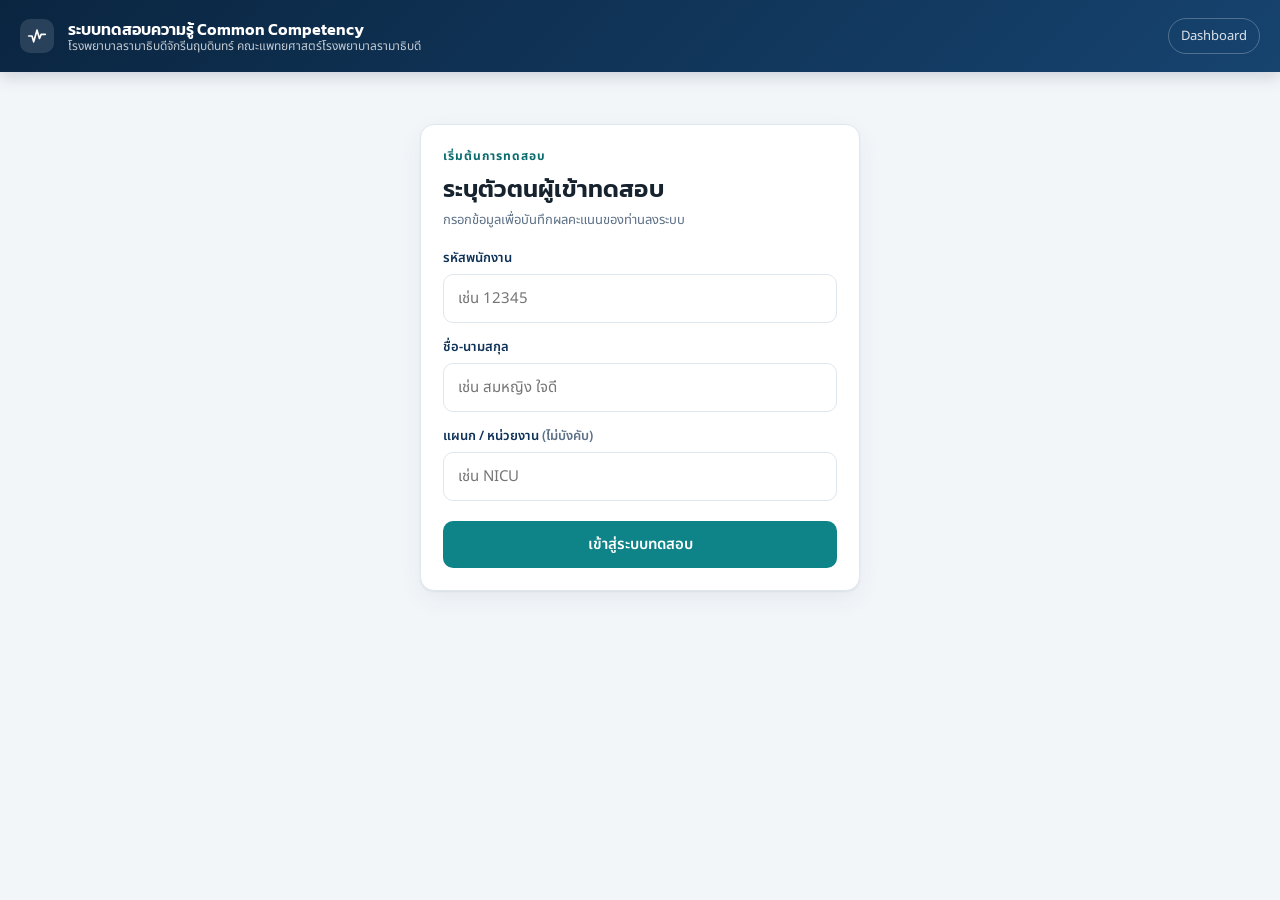
==== commit 993e9867: "fix" ====
--- a/dashboard.html
+++ b/dashboard.html
@@ -302,7 +302,7 @@
   // วาง URL ที่ได้จากการ Deploy Apps Script เป็น Web App (ลงท้ายด้วย /exec)
   GAS_URL: "https://script.google.com/macros/s/AKfycbwwqXDay_-EQrfMxXYPJK3oX3PGWZQhW1Kh6_bne2GfxlztGYVrdP47dGzdzOCuV0ZSyQ/exec",
   PASS_THRESHOLD: 0.8, // เกณฑ์ผ่าน 80%
-  HOSPITAL_NAME: "โรงพยาบาลจักรีนฤบดินทร์ คณะแพทยศาสตร์โรงพยาบาลรามาธิบดี",
+  HOSPITAL_NAME: "โรงพยาบาลรามาธิบดีจักรีนฤบดินทร์ คณะแพทยศาสตร์โรงพยาบาลรามาธิบดี",
   SYSTEM_NAME: "ระบบทดสอบความรู้ Common Competency พยาบาล"
 };
 
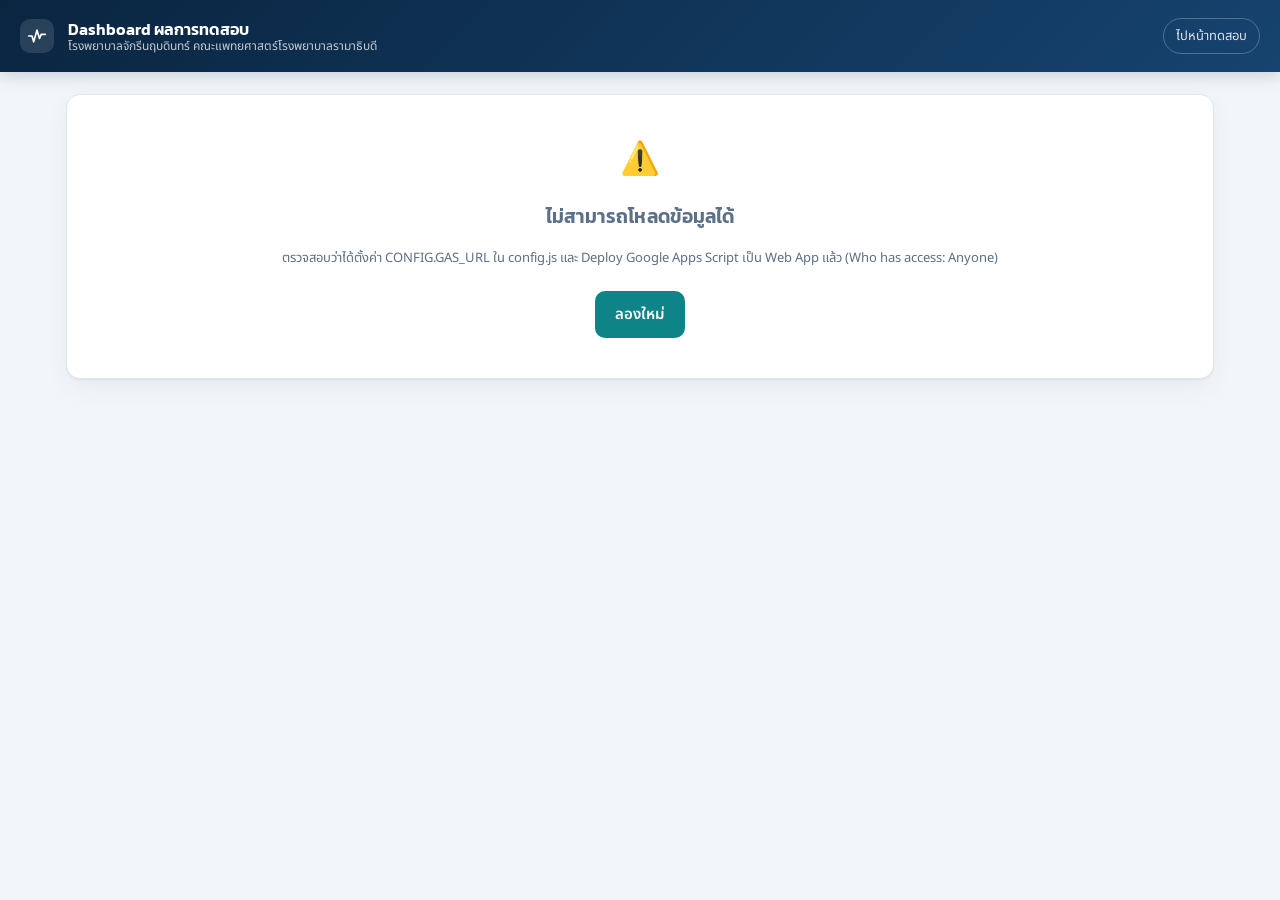
==== commit 5f0d5ca0: "fix" ====
--- a/dashboard.html
+++ b/dashboard.html
@@ -3,280 +3,8 @@
 <head>
 <meta charset="UTF-8">
 <meta name="viewport" content="width=device-width, initial-scale=1, maximum-scale=1">
-<title>ระบบทดสอบความรู้ Common Competency พยาบาล</title>
-<style>
-@import url('https://fonts.googleapis.com/css2?family=Kanit:wght@500;600;700&family=Noto+Sans+Thai:wght@400;500;600;700&display=swap');
-
-:root{
-  --navy-900:#0A2540;
-  --navy-800:#0F3258;
-  --navy-700:#16436F;
-  --teal-500:#0E8388;
-  --teal-600:#0B6C70;
-  --teal-100:#E4F4F3;
-  --bg:#F3F6F9;
-  --surface:#FFFFFF;
-  --line:#DFE7EE;
-  --text:#16232F;
-  --muted:#5C7086;
-  --success:#178A5E;
-  --success-bg:#E4F5EC;
-  --warning:#B87A15;
-  --warning-bg:#FBF0DD;
-  --danger:#C23A4E;
-  --danger-bg:#FBE7EA;
-  --radius:14px;
-  --shadow: 0 1px 2px rgba(10,37,64,0.06), 0 8px 24px rgba(10,37,64,0.06);
-}
-
-*{box-sizing:border-box;}
-html,body{margin:0;padding:0;}
-body{
-  font-family:'Noto Sans Thai', sans-serif;
-  background:var(--bg);
-  color:var(--text);
-  -webkit-font-smoothing:antialiased;
-  min-height:100vh;
-}
-h1,h2,h3,.display{
-  font-family:'Kanit', 'Noto Sans Thai', sans-serif;
-  font-weight:600;
-  letter-spacing:.1px;
-}
-a{color:var(--teal-600);}
-button{font-family:inherit;}
-
-/* ---------- Top bar ---------- */
-.topbar{
-  background:linear-gradient(135deg, var(--navy-900), var(--navy-700));
-  color:#fff;
-  padding:18px 20px;
-  display:flex;
-  align-items:center;
-  gap:14px;
-  position:sticky; top:0; z-index:30;
-  box-shadow:0 4px 16px rgba(10,37,64,.18);
-}
-.topbar .pulse-mark{
-  width:34px; height:34px; border-radius:10px;
-  background:rgba(255,255,255,.12);
-  display:flex; align-items:center; justify-content:center;
-  flex-shrink:0;
-}
-.topbar .pulse-mark svg{width:20px; height:20px;}
-.topbar .titles{line-height:1.25; min-width:0;}
-.topbar .titles .system-name{font-family:'Kanit',sans-serif; font-weight:600; font-size:16px;}
-.topbar .titles .hospital-name{font-size:12px; opacity:.75; white-space:nowrap; overflow:hidden; text-overflow:ellipsis;}
-.topbar .spacer{flex:1;}
-.topbar .nav-link{
-  color:rgba(255,255,255,.85); text-decoration:none; font-size:13px;
-  border:1px solid rgba(255,255,255,.25); padding:7px 12px; border-radius:999px;
-  white-space:nowrap;
-}
-@media (hover: hover) and (pointer: fine){
-  .topbar .nav-link:hover{background:rgba(255,255,255,.1);}
-}
-
-/* ---------- Layout ---------- */
-.wrap{max-width:880px; margin:0 auto; padding:22px 16px 60px;}
-.wrap.wide{max-width:1180px;}
-
-.card{
-  background:var(--surface);
-  border:1px solid var(--line);
-  border-radius:var(--radius);
-  box-shadow:var(--shadow);
-  padding:22px;
-}
-.card + .card{margin-top:16px;}
-
-.eyebrow{
-  font-size:12px; font-weight:700; color:var(--teal-600);
-  text-transform:uppercase; letter-spacing:1px; margin-bottom:6px;
-}
-.muted{color:var(--muted);}
-.small{font-size:13px;}
-
-/* ---------- Form controls ---------- */
-label.field-label{display:block; font-size:13px; font-weight:600; color:var(--navy-800); margin:0 0 6px;}
-input[type=text]{
-  width:100%; padding:12px 14px; border-radius:10px; border:1.5px solid var(--line);
-  font-size:15px; font-family:inherit; background:#fff; color:var(--text);
-}
-input[type=text]:focus{outline:none; border-color:var(--teal-500); box-shadow:0 0 0 3px var(--teal-100);}
-
-.btn{
-  display:inline-flex; align-items:center; justify-content:center; gap:8px;
-  padding:12px 20px; border-radius:10px; border:none; cursor:pointer;
-  font-size:15px; font-weight:600; font-family:inherit;
-  transition:transform .08s ease, box-shadow .15s ease;
-}
-.btn:active{transform:scale(.98);}
-.btn-primary{background:var(--teal-500); color:#fff;}
-.btn-primary:disabled{background:#B9C6D1; cursor:not-allowed;}
-.btn-ghost{background:transparent; color:var(--navy-800); border:1.5px solid var(--line);}
-.btn-block{width:100%;}
-@media (hover: hover) and (pointer: fine){
-  .btn-primary:hover{background:var(--teal-600);}
-  .btn-ghost:hover{border-color:var(--teal-500); color:var(--teal-600);}
-}
-
-/* ---------- Topic cards ---------- */
-.topic-grid{display:grid; grid-template-columns:1fr 1fr; gap:14px; margin-top:6px;}
-@media (max-width:560px){.topic-grid{grid-template-columns:1fr;}}
-.topic-card{
-  border:1.5px solid var(--line); border-radius:var(--radius); padding:18px;
-  background:#fff; cursor:pointer; text-align:left; display:flex; flex-direction:column; gap:10px;
-  transition:border-color .15s, box-shadow .15s;
-}
-@media (hover: hover) and (pointer: fine){
-  .topic-card:hover{border-color:var(--teal-500); box-shadow:var(--shadow);}
-}
-.topic-card .tc-top{display:flex; align-items:flex-start; justify-content:space-between; gap:10px;}
-.topic-card .tc-name{font-family:'Kanit',sans-serif; font-weight:600; font-size:16px; color:var(--navy-900);}
-.topic-card .tc-count{font-size:12.5px; color:var(--muted); margin-top:2px;}
-.badge{
-  font-size:11.5px; font-weight:700; padding:4px 10px; border-radius:999px; white-space:nowrap;
-}
-.badge-pass{background:var(--success-bg); color:var(--success);}
-.badge-fail{background:var(--danger-bg); color:var(--danger);}
-.badge-neutral{background:var(--teal-100); color:var(--teal-600);}
-
-/* ---------- Progress ---------- */
-.progress-track{height:8px; border-radius:999px; background:var(--line); overflow:hidden;}
-.progress-fill{height:100%; background:linear-gradient(90deg, var(--teal-500), var(--navy-700)); transition:width .25s ease;}
-.progress-meta{display:flex; justify-content:space-between; font-size:12.5px; color:var(--muted); margin-top:8px;}
-
-/* ---------- Question ---------- */
-.q-section-tag{font-size:12px; color:var(--teal-600); font-weight:600; margin-bottom:8px;}
-.q-text{font-size:17px; font-weight:600; line-height:1.55; color:var(--navy-900); margin:0 0 16px; white-space:pre-line;}
-.q-image{width:100%; max-width:360px; border-radius:12px; border:1px solid var(--line); display:block; margin:0 auto 18px;}
-.q-context{
-  background:var(--teal-100); border:1px solid var(--line); border-left:4px solid var(--teal-500);
-  border-radius:10px; padding:14px 16px; font-size:14px; line-height:1.7; color:var(--navy-800);
-  white-space:pre-line; margin:0 0 18px;
-}
-.options{display:flex; flex-direction:column; gap:10px;}
-.option{
-  display:flex; align-items:flex-start; gap:12px;
-  border:1.5px solid var(--line); border-radius:12px; padding:13px 14px;
-  cursor:pointer; transition:border-color .12s, background .12s;
-}
-@media (hover: hover) and (pointer: fine){
-  .option:hover{border-color:var(--teal-500); background:var(--teal-100);}
-}
-.option.selected{border-color:var(--teal-500); background:var(--teal-100);}
-.option .opt-letter{
-  flex-shrink:0; width:26px; height:26px; border-radius:8px; background:var(--navy-100,#EEF3F8);
-  display:flex; align-items:center; justify-content:center; font-weight:700; font-size:13px; color:var(--navy-800);
-  border:1.5px solid var(--line);
-}
-.option.selected .opt-letter{background:var(--teal-500); color:#fff; border-color:var(--teal-500);}
-.option .opt-text{font-size:15px; line-height:1.5; padding-top:2px;}
-.qa-review .option.correct{border-color:var(--success); background:var(--success-bg);}
-.qa-review .option.wrong-pick{border-color:var(--danger); background:var(--danger-bg);}
-
-.nav-row{display:flex; gap:10px; margin-top:22px;}
-.nav-row .btn{flex:1;}
-
-/* ---------- Radial gauge (signature element) ---------- */
-.gauge-wrap{display:flex; flex-direction:column; align-items:center; gap:10px;}
-.gauge{position:relative; width:170px; height:170px;}
-.gauge svg{transform:rotate(-90deg);}
-.gauge .g-pct{
-  position:absolute; inset:0; display:flex; flex-direction:column; align-items:center; justify-content:center;
-}
-.gauge .g-pct .num{font-family:'Kanit',sans-serif; font-size:34px; font-weight:700; color:var(--navy-900); line-height:1;}
-.gauge .g-pct .lbl{font-size:11.5px; color:var(--muted); margin-top:2px;}
-
-.result-banner{
-  display:flex; align-items:center; gap:12px; padding:14px 16px; border-radius:12px; margin-top:14px;
-  font-weight:600; font-size:15px;
-}
-.result-banner.pass{background:var(--success-bg); color:var(--success);}
-.result-banner.fail{background:var(--danger-bg); color:var(--danger);}
-
-.save-status{
-  margin-top:12px; padding:10px 14px; border-radius:10px; font-size:13.5px; text-align:center;
-}
-.save-status-ok{background:var(--success-bg); color:var(--success); font-weight:600;}
-.save-status-error{background:var(--warning-bg); color:var(--warning); font-weight:600;}
-.save-status-error button{margin:10px auto 0; display:block;}
-
-/* ---------- Dashboard ---------- */
-.kpi-grid{display:grid; grid-template-columns:repeat(4,1fr); gap:14px;}
-@media (max-width:800px){.kpi-grid{grid-template-columns:1fr 1fr;}}
-.kpi-card{background:#fff; border:1px solid var(--line); border-radius:var(--radius); padding:16px 18px; box-shadow:var(--shadow);}
-.kpi-card .kpi-label{font-size:12px; color:var(--muted); font-weight:600; text-transform:uppercase; letter-spacing:.4px;}
-.kpi-card .kpi-value{font-family:'Kanit',sans-serif; font-size:28px; font-weight:700; color:var(--navy-900); margin-top:4px;}
-.kpi-card .kpi-sub{font-size:12.5px; color:var(--muted); margin-top:2px;}
-
-.tabs{display:flex; gap:6px; margin-bottom:16px; border-bottom:1.5px solid var(--line);}
-.tab-btn{
-  padding:10px 16px; border:none; background:none; cursor:pointer; font-family:inherit; font-weight:600; font-size:14px;
-  color:var(--muted); border-bottom:2.5px solid transparent; margin-bottom:-1.5px;
-}
-.tab-btn.active{color:var(--teal-600); border-color:var(--teal-500);}
-
-table.data-table{width:100%; border-collapse:collapse; font-size:13.5px;}
-table.data-table th{
-  text-align:left; padding:10px 12px; background:var(--navy-900); color:#fff; font-weight:600;
-  position:sticky; top:0;
-}
-table.data-table th:first-child{border-top-left-radius:8px;}
-table.data-table th:last-child{border-top-right-radius:8px;}
-table.data-table td{padding:10px 12px; border-bottom:1px solid var(--line);}
-table.data-table tr:hover td{background:var(--teal-100);}
-.table-scroll{overflow-x:auto; border-radius:10px; border:1px solid var(--line);}
-
-.bar-row{display:grid; grid-template-columns:150px 1fr 60px; align-items:center; gap:10px; margin-bottom:12px;}
-.bar-row .bar-label{font-size:13.5px; font-weight:600; color:var(--navy-800);}
-.bar-track{height:14px; background:var(--line); border-radius:999px; overflow:hidden;}
-.bar-fill{height:100%; border-radius:999px;}
-.bar-row .bar-val{font-size:13px; font-weight:700; text-align:right; color:var(--navy-800);}
-
-.insight-list{margin:0; padding-left:20px; font-size:14.5px; line-height:1.9; color:var(--navy-800);}
-.insight-list li{margin-bottom:2px;}
-.insight-list strong{color:var(--navy-900);}
-
-.dist-row{margin-bottom:16px;}
-.dist-row:last-child{margin-bottom:0;}
-.dist-label{font-size:13.5px; font-weight:600; color:var(--navy-800); margin-bottom:6px;}
-.dist-track{height:16px; border-radius:999px; overflow:hidden; display:flex; background:var(--line);}
-.dist-seg{height:100%;}
-.dist-legend{margin-top:6px;}
-
-.search-row{display:flex; gap:10px; margin-bottom:16px;}
-.search-row input{flex:1;}
-
-.idp-box{
-  margin-top:16px; padding:16px 18px; border-radius:12px;
-  background:var(--warning-bg); border:1px solid #EFD9A8;
-}
-.idp-title{font-weight:700; font-size:13.5px; color:var(--warning); margin-bottom:10px;}
-.idp-topic + .idp-topic{margin-top:12px; padding-top:12px; border-top:1px dashed #EFD9A8;}
-.idp-topic-name{font-weight:700; font-size:14px; color:var(--navy-800); margin-bottom:4px;}
-.idp-list{margin:0; padding-left:20px; font-size:13.5px; line-height:1.7; color:var(--navy-800);}
-
-.empty-state{text-align:center; padding:40px 16px; color:var(--muted);}
-.empty-state svg{margin-bottom:10px; opacity:.5;}
-
-.spinner{
-  width:22px; height:22px; border-radius:50%;
-  border:3px solid var(--teal-100); border-top-color:var(--teal-500);
-  animation:spin .8s linear infinite; margin:0 auto;
-}
-@keyframes spin{to{transform:rotate(360deg);}}
-
-.footer-note{text-align:center; color:var(--muted); font-size:12px; margin-top:28px;}
-
-@media (max-width: 480px){
-  .wrap{padding:16px 12px 50px;}
-  .card{padding:16px;}
-  .kpi-grid{grid-template-columns:1fr 1fr;}
-}
-
-</style>
+<title>Dashboard | ระบบทดสอบความรู้ Common Competency พยาบาล</title>
+<link rel="stylesheet" href="style.css">
 </head>
 <body>
 
@@ -287,2720 +15,636 @@
     </svg>
   </div>
   <div class="titles">
-    <div class="system-name">ระบบทดสอบความรู้ Common Competency</div>
+    <div class="system-name">Dashboard ผลการทดสอบ</div>
     <div class="hospital-name" id="hospitalNameTop"></div>
   </div>
   <div class="spacer"></div>
-  <a class="nav-link" href="dashboard.html">Dashboard</a>
+  <a class="nav-link" href="index.html">ไปหน้าทดสอบ</a>
 </div>
 
-<div class="wrap" id="app"></div>
-
+<div class="wrap wide" id="app"></div>
+
+<script src="config.js"></script>
+<script src="quiz-data.js"></script>
 <script>
-// ตั้งค่าระบบ — แก้ URL ด้านล่างหลัง Deploy Google Apps Script แล้ว
-const CONFIG = {
-  // วาง URL ที่ได้จากการ Deploy Apps Script เป็น Web App (ลงท้ายด้วย /exec)
-  GAS_URL: "https://script.google.com/macros/s/AKfycbwwqXDay_-EQrfMxXYPJK3oX3PGWZQhW1Kh6_bne2GfxlztGYVrdP47dGzdzOCuV0ZSyQ/exec",
-  PASS_THRESHOLD: 0.8, // เกณฑ์ผ่าน 80%
-  HOSPITAL_NAME: "โรงพยาบาลรามาธิบดีจักรีนฤบดินทร์ คณะแพทยศาสตร์โรงพยาบาลรามาธิบดี",
-  SYSTEM_NAME: "ระบบทดสอบความรู้ Common Competency พยาบาล"
+document.getElementById('hospitalNameTop').textContent = CONFIG.HOSPITAL_NAME;
+
+const TOPIC_ORDER = ['pain','wound','ic','med'];
+const TOPIC_COLORS = { pain:'#0E8388', wound:'#16436F', ic:'#B87A15', med:'#C23A4E' };
+
+const IDP_RECOMMENDATIONS = {
+  pain: [
+    'ทบทวนแนวทางการประเมินและจัดการความปวด (Pain Assessment & Management Guideline) ของหน่วยงาน',
+    'ฝึกปฏิบัติการประเมินความปวดและการให้ยา opioid ร่วมกับ Preceptor/พยาบาลพี่เลี้ยง',
+    'เข้าร่วม Journal club หรือ CNEU หัวข้อ Pain management',
+    'นัดทำแบบทดสอบซ้ำภายใน 2 สัปดาห์'
+  ],
+  wound: [
+    'ทบทวน Wound Assessment & Dressing Protocol และ Pressure Injury Staging',
+    'ฝึกปฏิบัติ Case study การประเมิน/ทำแผลร่วมกับทีม Wound Care',
+    'เข้าร่วม Workshop หรือ Wound care round กับทีมสหสาขา',
+    'นัดทำแบบทดสอบซ้ำภายใน 2 สัปดาห์'
+  ],
+  ic: [
+    'ทบทวนแนวทาง Standard Precautions และ Transmission-based Precautions',
+    'ฝึกปฏิบัติ Hand Hygiene 5 Moments ร่วมกับพยาบาลควบคุมการติดเชื้อ (IC Nurse)',
+    'เข้าร่วม IC Audit Round เพื่อสังเกตการณ์แนวปฏิบัติจริง',
+    'นัดทำแบบทดสอบซ้ำภายใน 2 สัปดาห์'
+  ],
+  med: [
+    'ทบทวนนโยบายยาความเสี่ยงสูง (High-Alert Drug) และ Independent Double Check',
+    'ฝึกปฏิบัติการคำนวณและบริหารยาร่วมกับ Preceptor',
+    'เข้าร่วมอบรม Medication Error Prevention ของฝ่ายการพยาบาล',
+    'นัดทำแบบทดสอบซ้ำภายใน 2 สัปดาห์'
+  ]
 };
 
-</script>
-<script>
-// Auto-generated quiz question bank
-const QUIZ_DATA = {
-  "pain": {
-    "label": "Pain (การจัดการความปวด)",
-    "questions": [
-      {
-        "id": "pain_1",
-        "section": "แนวคิดเรื่องความปวดและความหมายของความปวด (Definition & Characteristics)",
-        "question": "ความหมายของความปวดในทางการพยาบาล",
-        "context": null,
-        "options": [
-          {
-            "letter": "ก",
-            "text": "ความรู้สึกไม่สบายที่เกี่ยวข้องกับอารมณ์เท่านั้น"
-          },
-          {
-            "letter": "ข",
-            "text": "การตอบสนองโดยอัตโนมัติของร่างกาย"
-          },
-          {
-            "letter": "ค",
-            "text": "ประสบการณ์ที่รับรู้เฉพาะทางร่างกายและจิตใจ"
-          },
-          {
-            "letter": "ง",
-            "text": "อาการที่เกิดจากการบาดเจ็บทางร่างกายเท่านั้น"
-          }
-        ],
-        "correct": "ค",
-        "image": null
-      },
-      {
-        "id": "pain_2",
-        "section": "แนวคิดเรื่องความปวดและความหมายของความปวด (Definition & Characteristics)",
-        "question": "ข้อใดแสดงถึงนิยามของ “ความปวด” ได้ถูกต้องที่สุด",
-        "context": null,
-        "options": [
-          {
-            "letter": "ก",
-            "text": "การตอบสนองต่อสิ่งกระตุ้นเฉียบพลันทางร่างกาย"
-          },
-          {
-            "letter": "ข",
-            "text": "ประสบการณ์ทางประสาทรับรู้เพียงอย่างเดียว"
-          },
-          {
-            "letter": "ค",
-            "text": "ประสบการณ์ไม่พึงประสงค์ทั้งทางร่างกายและจิตใจเกี่ยวข้องกับการบาดเจ็บจริงหรือคาดว่าเกิดขึ้นได้"
-          },
-          {
-            "letter": "ง",
-            "text": "อาการจากโรคทางจิตเวช"
-          }
-        ],
-        "correct": "ค",
-        "image": null
-      },
-      {
-        "id": "pain_3",
-        "section": "แนวคิดเรื่องความปวดและความหมายของความปวด (Definition & Characteristics)",
-        "question": "ข้อใดต่อไปนี้อธิบายกลไกการเกิด Neuropathic Pain ได้ถูกต้องที่สุด",
-        "context": null,
-        "options": [
-          {
-            "letter": "ก",
-            "text": "เกิดจากการกระตุ้นหน่วยรับความรู้สึกเจ็บปวด (Nociceptors) โดยตรงจากแผลที่มีการอักเสบเฉียบพลัน"
-          },
-          {
-            "letter": "ข",
-            "text": "เกิดจากรอยโรค หรือความผิดปกติที่เกิดขึ้นต่อโครงสร้างและการทำงานของระบบประสาทรับความรู้สึก (Somatosensory Nervous System)"
-          },
-          {
-            "letter": "ค",
-            "text": "เกิดจากการหดเกร็งอย่างรุนแรงของกล้ามเนื้อลายหรืออวัยวะภายในช่องท้อง"
-          },
-          {
-            "letter": "ง",
-            "text": "เกิดจากภาวะทางจิตเวชที่คิดไปเองว่าปวด โดยไม่มีพยาธิสภาพทางกายรองรับ"
-          }
-        ],
-        "correct": "ข",
-        "image": null
-      },
-      {
-        "id": "pain_4",
-        "section": "แนวคิดเรื่องความปวดและความหมายของความปวด (Definition & Characteristics)",
-        "question": "ข้อใดต่อไปนี้เป็นอาการปวดประเภท Visceral Pain ทั้งหมด",
-        "context": null,
-        "options": [
-          {
-            "letter": "ก",
-            "text": "ปวดแผลมีดบาดที่นิ้วมือ, ปวดข้อเท้าแพลงจากอุบัติเหตุเล่นฟุตบอล"
-          },
-          {
-            "letter": "ข",
-            "text": "ปวดศีรษะตื้อๆ จากความเครียด, ปวดเสียวฟันเมื่อดื่มน้ำเย็น"
-          },
-          {
-            "letter": "ค",
-            "text": "ปวดตื้อลึกๆ ที่หน้าอกเนื่องจากกล้ามเนื้อหัวใจขาดเลือด (Angina Pectoris), ปวดบิดเกร็งท้องจากนิ่วในท่อไต (Renal Colic)"
-          },
-          {
-            "letter": "ง",
-            "text": "ปวดแสบร้อนตามแนวเส้นประสาทหลังเป็นงูสวัด, ปวดเหมือนไฟช็อตที่ใบหน้า"
-          }
-        ],
-        "correct": "ค",
-        "image": null
-      },
-      {
-        "id": "pain_5",
-        "section": "แนวคิดเรื่องความปวดและความหมายของความปวด (Definition & Characteristics)",
-        "question": "กระบวนการส่งสัญญาณความปวดขั้นแรกที่เรียกว่า Transduction บริเวณเนื้อเยื่อที่บาดเจ็บ มีพยาธิสรีรวิทยาอย่างไร",
-        "context": null,
-        "options": [
-          {
-            "letter": "ก",
-            "text": "การหลั่งสาร Endorphins จากสมองลงมาบล็อกเซลล์ประสาทที่ไขสันหลัง"
-          },
-          {
-            "letter": "ข",
-            "text": "การเปลี่ยนสิ่งกระตุ้นที่เป็นอันตราย (Noxious stimuli) เช่น ความร้อนหรือแรงกล ให้กลายเป็นสัญญาณไฟฟ้า (Action potential) ผ่านทางหน่วยรับความรู้สึก (Nociceptors)"
-          },
-          {
-            "letter": "ค",
-            "text": "การวิ่งข้ามฝั่ง (Decussation) ของเส้นประสาทจากซ้ายไปขวาภายในไขสันหลัง"
-          },
-          {
-            "letter": "ง",
-            "text": "การแปลผลของสมองส่วนอารมณ์ (Amygdala) ว่าความปวดนี้มีความรุนแรงเท่าใด"
-          }
-        ],
-        "correct": "ข",
-        "image": null
-      },
-      {
-        "id": "pain_6",
-        "section": "การประเมินความปวด (Pain Assessment)",
-        "question": "ผู้ป่วยเด็กอายุตั้งแต่ 4 ปีขึ้นไป และผู้ใหญ่ ที่รู้สึกตัวดี สามารถบอกความปวดได้ แต่มีปัญหาด้านการสื่อสารไม่ สามารถให้คะแนนความปวดได้ ท่านจะเลือกใช้เครื่องมือชนิดใด ประเมินความปวด",
-        "context": null,
-        "options": [
-          {
-            "letter": "ก",
-            "text": "NUMERIC RATING SCALES (NRS)"
-          },
-          {
-            "letter": "ข",
-            "text": "BEHAVIOR PAIN SCALES (BPS)"
-          },
-          {
-            "letter": "ค",
-            "text": "FACE, LEGS, ACTIVITY, CRY, CONDITION SCALES (FLACC)"
-          },
-          {
-            "letter": "ง",
-            "text": "FACE PAIN RATING SCALES (FRS)"
-          }
-        ],
-        "correct": "ง",
-        "image": null
-      },
-      {
-        "id": "pain_7",
-        "section": "การประเมินความปวด (Pain Assessment)",
-        "question": "เมื่อผู้ป่วยให้คะแนน NRS = 7 พยาบาลควรทำอย่างไร",
-        "context": null,
-        "options": [
-          {
-            "letter": "ก",
-            "text": "สังเกตอาการก่อน 30 นาที"
-          },
-          {
-            "letter": "ข",
-            "text": "ให้ยาแก้ปวดและประเมินซ้ำ"
-          },
-          {
-            "letter": "ค",
-            "text": "ดูสีหน้าและพฤติกรรมอย่างเดียว"
-          },
-          {
-            "letter": "ง",
-            "text": "แจ้งแพทย์ทันทีทุกครั้ง"
-          }
-        ],
-        "correct": "ข",
-        "image": null
-      },
-      {
-        "id": "pain_8",
-        "section": "การประเมินความปวด (Pain Assessment)",
-        "question": "กิจกรรมใดในระยะหลังผ่าตัดที่ช่วยให้การระงับปวดหลังผ่าตัดได้ผลดี",
-        "context": null,
-        "options": [
-          {
-            "letter": "ก",
-            "text": "การให้ข้อมูลเกี่ยวกับการระงับปวด"
-          },
-          {
-            "letter": "ข",
-            "text": "วิธีที่ไม่ต้องใช้ยาระงับปวด เช่น การจัดท่า การปรับบรรยากาศแวดล้อม เป็นต้น"
-          },
-          {
-            "letter": "ค",
-            "text": "การรายงานแพทย์ทันที"
-          },
-          {
-            "letter": "ง",
-            "text": "การถามตำแหน่งที่ปวด ลักษณะของความปวด ระดับความปวด และการประเมินการตรวจซ้ำหลังให้ยาแก้ปวด"
-          }
-        ],
-        "correct": "ง",
-        "image": null
-      },
-      {
-        "id": "pain_9",
-        "section": "การประเมินความปวด (Pain Assessment)",
-        "question": "พยาบาลขึ้นเวรบ่ายบนหอผู้ป่วยศัลยกรรม ได้รับรายงานผู้ป่วย 4 รายที่มีอาการปวด ควรเข้าไปบริหารจัดการและประเมินผู้ป่วยรายใดเป็นลำดับแรก",
-        "context": null,
-        "options": [
-          {
-            "letter": "ก",
-            "text": "ผู้ป่วยหลังผ่าตัดตัดต่อลำไส้ (Colorectal surgery) วันที่ 2 บ่นปวดแผลตื้อๆ ระดับความปวด 4 คะแนน"
-          },
-          {
-            "letter": "ข",
-            "text": "ผู้ป่วยกระดูกต้นขาหัก (Femur fracture) ใส่เฝือกปูน บ่นปวดตึงและปวดแสบร้อนที่ปลายเท้าอย่างรุนแรง ระดับความปวด 9 คะแนน แม้เพิ่งได้รับยาแก้ปวดไป 1 ชั่วโมงก่อน"
-          },
-          {
-            "letter": "ค",
-            "text": "ผู้ป่วยมะเร็งตับระยะสุดท้าย บ่นปวดใต้ชายโครงขวา ร้องครางเบาๆ ระดับความปวด 7 คะแนน ยาแก้ปวดรอบถัดไปอีก 30 นาที"
-          },
-          {
-            "letter": "ง",
-            "text": "ผู้ป่วยหลังผ่าตัดเปลี่ยนข้อเข่าเทียม (TKA) วันแรก บ่นปวดเสียวรอบข้อเข่าขณะฝึกงอขา ระดับความปวด 6 คะแนน"
-          }
-        ],
-        "correct": "ข",
-        "image": null
-      },
-      {
-        "id": "pain_10",
-        "section": "การประเมินความปวด (Pain Assessment)",
-        "question": "ผู้ป่วยเพศหญิง อายุ 82 ปี มีประวัติโรคสมองเสื่อมรุนแรง ไม่สามารถพูดสื่อสารเป็นภาษาได้ หลังผ่าตัดยึดตรึงกระดูกสะโพก วันที่ 1 นอนนิ่งบนเตียง หลับตา ขมวดคิ้วแน่นเป็นพักๆ เมื่อพยาบาลเข้าไปขยับขาเพื่อทำแผล ผู้ป่วยจะเกร็งขาทั้งสองข้าง ดึงมือพยาบาลออก และส่งเสียงคราง \"อือๆ\" ในลำคอ วิเคราะห์สถานการณ์นี้และควรประเมินความปวดอย่างไรจึงถูกต้องที่สุด",
-        "context": null,
-        "options": [
-          {
-            "letter": "ก",
-            "text": "ประเมินว่าผู้ป่วยไม่มีอาการปวด เพราะไม่ได้ร้องไห้ และไม่สามารถบอกคะแนน NRS (0-10) ได้"
-          },
-          {
-            "letter": "ข",
-            "text": "เลือกใช้เครื่องมือ Wong-Baker FACES Scale เพื่อให้ผู้ป่วยชี้รูปหน้าการ์ตูนที่ตรงกับความรู้สึก"
-          },
-          {
-            "letter": "ค",
-            "text": "เลือกใช้เครื่องมือ PAINAD (Pain Assessment in Advanced Dementia) หรือสังเกตพฤติกรรม (Behavioral indicators) เพื่อประเมินระดับความปวด"
-          },
-          {
-            "letter": "ง",
-            "text": "ลงบันทึกว่า \"ไม่สามารถประเมินความปวดได้เนื่องจากผู้ป่วยมีภาวะ Cognitive impairment"
-          }
-        ],
-        "correct": "ค",
-        "image": null
-      },
-      {
-        "id": "pain_11",
-        "section": "การจัดการความปวด (Pain Manangement) ทั้งแบบใช้ยาและไม่ใช้ยา",
-        "question": "การประคบร้อนควรหลีกเลี่ยงในกรณีใด",
-        "context": null,
-        "options": [
-          {
-            "letter": "ก",
-            "text": "ปวดกล้ามเนื้อจากออฟฟิศซินโดรม"
-          },
-          {
-            "letter": "ข",
-            "text": "แผลสดจากอุบัติเหตุ"
-          },
-          {
-            "letter": "ค",
-            "text": "ปวดประจำเดือน"
-          },
-          {
-            "letter": "ง",
-            "text": "ปวดหลังไม่มีบาดแผล"
-          }
-        ],
-        "correct": "ข",
-        "image": null
-      },
-      {
-        "id": "pain_12",
-        "section": "การจัดการความปวด (Pain Manangement) ทั้งแบบใช้ยาและไม่ใช้ยา",
-        "question": "ผู้ป่วยชายอายุ 65 ปี หลังผ่าตัดช่องท้องอย่างใหญ่ (Major Abdominal Surgery) ได้รับเครื่องควบคุมยาแก้ปวดด้วยตัวเอง (Patient-Controlled Analgesia: PCA Morphine) พยาบาลเวรเช้ามาประเมินพบว่า ผู้ป่วยหลับสนิท ปลุกตื่นยากเมื่อเรียกชื่อ (Sedation score = 3) อัตราการหายใจ 9 ครั้ง/นาที สัญญาณชีพอื่นปกติ พยาบาลควรปฏิบัติอย่างไรเป็นอันดับแรก",
-        "context": null,
-        "options": [
-          {
-            "letter": "ก",
-            "text": "กดปุ่มทางสาย PCA (Bolus dose) ให้ผู้ป่วยทันที เพราะกลัวคนไข้ตื่นมาแล้วปวดมาก"
-          },
-          {
-            "letter": "ข",
-            "text": "ปลุกผู้ป่วยให้ตื่น กระตุ้นให้หายใจลึกๆ และปิดสวิตช์หรือหยุดการทำงานของเครื่อง PCA ทันที"
-          },
-          {
-            "letter": "ค",
-            "text": "รีบโทรศัพท์รายงานแพทย์เจ้าของไข้ทันที โดยยังไม่ต้องทำหัตถการใดๆ ที่ตัวผู้ป่วย"
-          },
-          {
-            "letter": "ง",
-            "text": "เจาะเลือดส่งตรวจ Arterial Blood Gas (ABG) เพื่อดูค่าคาร์บอนไดออกไซด์คั่ง"
-          }
-        ],
-        "correct": "ข",
-        "image": null
-      },
-      {
-        "id": "pain_13",
-        "section": "การจัดการความปวด (Pain Manangement) ทั้งแบบใช้ยาและไม่ใช้ยา",
-        "question": "ยากลุ่มใดที่จัดว่าเป็น opioid analgesics",
-        "context": null,
-        "options": [
-          {
-            "letter": "ก",
-            "text": "Paracetamol"
-          },
-          {
-            "letter": "ข",
-            "text": "Ibuprofen"
-          },
-          {
-            "letter": "ค",
-            "text": "Morphine"
-          },
-          {
-            "letter": "ง",
-            "text": "Celecoxib"
-          }
-        ],
-        "correct": "ค",
-        "image": null
-      },
-      {
-        "id": "pain_14",
-        "section": "การจัดการความปวด (Pain Manangement) ทั้งแบบใช้ยาและไม่ใช้ยา",
-        "question": "หลักการให้ยาแก้ปวดในกลุ่ม opioid ข้อใดถูก",
-        "context": null,
-        "options": [
-          {
-            "letter": "ก",
-            "text": "ผู้ป่วยให้ยาแก้ปวด opioid ถี่กว่าทุก 4 ชั่วโมง ถ้าถี่กว่านี้จะเกิดอาการง่วง"
-          },
-          {
-            "letter": "ข",
-            "text": "เพดานสูงสุดของขยาดยา morphine IV ที่ให้ได้ในแต่ละครั้ง คือ 0.1 มก./กก."
-          },
-          {
-            "letter": "ค",
-            "text": "ควรให้ยาเมื่อผู้ป่วยเริ่มปวด โดยให้ครั้งละน้อย และเติมยาเพิ่มได้ โดยมีเป้าหมายเพื่อให้อาการปวดบรรเทาโดยไม่ง่วงซึมผิดปกติ"
-          },
-          {
-            "letter": "ง",
-            "text": "ควรรอให้ปวดมากก่อน จึงเริ่มให้ยา มิฉะนั้นอาจกดการหายใจหรือติดยา"
-          }
-        ],
-        "correct": "ค",
-        "image": null
-      },
-      {
-        "id": "pain_15",
-        "section": "การจัดการความปวด (Pain Manangement) ทั้งแบบใช้ยาและไม่ใช้ยา",
-        "question": "ผู้ป่วยหญิงอายุ 60 ปี มีประวัติเป็นมะเร็งเต้านมระยะแพร่กระจาย รายงานว่าปวดหลัง NRS ระดับ 6/10 โดยเคยได้รับ Paracetamol แล้วอาการปวดไม่ดีขึ้น การพิจารณาให้ยาในขั้นตอนต่อไปตาม WHO pain ladder ควรเป็นอย่างไร",
-        "context": null,
-        "options": [
-          {
-            "letter": "ก",
-            "text": "เพิ่มขนาด Paracetamol"
-          },
-          {
-            "letter": "ข",
-            "text": "ให้ NSAIDs ร่วมกับ weak opioids (เช่น Codeine)"
-          },
-          {
-            "letter": "ค",
-            "text": "ให้ยามอร์ฟีน"
-          },
-          {
-            "letter": "ง",
-            "text": "ใช้ยากลุ่ม antidepressants"
-          }
-        ],
-        "correct": "ข",
-        "image": null
-      },
-      {
-        "id": "pain_16",
-        "section": "การพยาบาลผู้ป่วยที่ได้รับยาระงับปวด",
-        "question": "ผู้ป่วยมีอาการปวดกระดูกเรื้อรังจากการแพร่กระจายของมะเร็ง โดยใช้ Morphine แล้วมีอาการคลื่นไส้และท้องผูก แนวทางการดูแลที่เหมาะสมที่สุดคือข้อใด",
-        "context": null,
-        "options": [
-          {
-            "letter": "ก",
-            "text": "หยุด Morphine ทันที"
-          },
-          {
-            "letter": "ข",
-            "text": "เปลี่ยนไปใช้ NSAIDs"
-          },
-          {
-            "letter": "ค",
-            "text": "ให้ยาลดอาการข้างเคียงร่วมด้วย"
-          },
-          {
-            "letter": "ง",
-            "text": "ลดขนาดยาลงครึ่งหนึ่ง"
-          }
-        ],
-        "correct": "ค",
-        "image": null
-      },
-      {
-        "id": "pain_17",
-        "section": "การพยาบาลผู้ป่วยที่ได้รับยาระงับปวด",
-        "question": "ผู้ป่วยหลังผ่าตัดกระดูกข้อมือซ้าย day 0 แพทย์ให้ on arm sling support วาง cold pack และ ให้ ketorolac 30 mg IV ทุก 8 ชั่วโมง last dost 22.00 น. paracetamol 500 mg 1 tab oral PRN ทุก 6 ชั่วโมง ยังไม่ได้ให้ ท่านเป็นพยาบาลมาตรวจเยี่ยม ก่อนลงเวรบ่าย พบ ผู้ป่วยปวด แผล pain NRS 4 คะแนน มือซ้ายวางราบกับที่นอน cold pack เปลี่ยนเมื่อต้นเวรบ่าย ท่านจะทำอย่างไร หากผู้ป่วยปฏิเสธรับยาลดปวด",
-        "context": null,
-        "options": [
-          {
-            "letter": "ก",
-            "text": "รอรอบยา ketorolac ถัดไป"
-          },
-          {
-            "letter": "ข",
-            "text": "ให้ผู้ป่วยวางแขนบน arm sling ,เปลี่ยน cold pack และส่งเวรประเมินซ้ำอีก 30 นาที"
-          },
-          {
-            "letter": "ค",
-            "text": "ให้ Paracetamol 500 mg oral 1 tab และประเมินหลังได้ยา 60 นาที"
-          },
-          {
-            "letter": "ง",
-            "text": "ประเมินซ้ำในรอบvital signs ถัดไป"
-          }
-        ],
-        "correct": "ข",
-        "image": null
-      },
-      {
-        "id": "pain_18",
-        "section": "การพยาบาลผู้ป่วยที่ได้รับยาระงับปวด",
-        "question": "ผู้ป่วยหญิง 68 ปี มีโรคประจำตัวเบาหวาน มาที่OPD ด้วยเรื่องสะดุดล้ม หัวเข่าปวดบวม แพทย์ order Fentanyl 50 mcg IV ขณะท่านให้ยายังไม่หมด ผู้ป่วยดูง่วงซึมมากขึ้น เรียกปลุกตื่นแล้วหลับต่อ ท่านเป็นพยาบาลที่ขึ้นเวรในวันนั้น และขณะนั้นอยู่กับผู้ป่วยและญาติเพียงลำพังจะทำสิ่งใดเป็นอันดับแรก",
-        "context": null,
-        "options": [
-          {
-            "letter": "ก",
-            "text": "ให้ยาจนหมด เดินกลับไปนำเครื่อง monitor vital signs เพื่อมาวัดคนไข้"
-          },
-          {
-            "letter": "ข",
-            "text": "หยุดการให้ยา ประเมิน sedation score"
-          },
-          {
-            "letter": "ค",
-            "text": "ไม่ทำอะไรเพราะเป็นผลข้างเคียงของยา"
-          },
-          {
-            "letter": "ง",
-            "text": "ตามแพทย์เพื่อมาใส่ท่อช่วยหายใจ"
-          }
-        ],
-        "correct": "ข",
-        "image": null
-      },
-      {
-        "id": "pain_19",
-        "section": "การพยาบาลผู้ป่วยที่ได้รับยาระงับปวด",
-        "question": "ผู้ป่วยแบบประคับประคอง ได้รับmorphine IV drip หลับ ไม่ตอบสนองต่อการกระตุ้นและความเจ็บปวด อัตราการหายใจ 8 ครั้ง/นาที ท่านควรให้การช่วยเหลืออย่างไร ตามลำดับ",
-        "context": null,
-        "options": [
-          {
-            "letter": "ก",
-            "text": "maintain airway , ให้ O2 , รายงานแพทย์"
-          },
-          {
-            "letter": "ข",
-            "text": "ไม่ต้องทำอะไรเนื่องจากเป็นผู้ป่วยประคับประคอง"
-          },
-          {
-            "letter": "ค",
-            "text": "สังเกตอาการต่ออีก 1 ชั่วโมง"
-          },
-          {
-            "letter": "ง",
-            "text": "ให้ naloxone"
-          }
-        ],
-        "correct": "ก",
-        "image": null
-      },
-      {
-        "id": "pain_20",
-        "section": "การพยาบาลผู้ป่วยที่ได้รับยาระงับปวด",
-        "question": "ผู้ป่วยหลังผ่าตัดที่ได้รับยาแก้ปวด มีระดับความง่วงซึมเป็น 3 อัตราการหายใจ 7 ครั้ง/นาที รูม่านตาขนาด 1 มม. เท่ากันทั้งสองข้าง ท่านควรให้การช่วยเหลืออย่างไร ตามลำดับ",
-        "context": null,
-        "options": [
-          {
-            "letter": "ก",
-            "text": "ให้ naloxone , รายงานแพทย์ , maintain airway และให้ O2"
-          },
-          {
-            "letter": "ข",
-            "text": "ให้ naloxone , maintain airway , ให้ O2 , รายงานแพทย์"
-          },
-          {
-            "letter": "ค",
-            "text": "maintain airway , ให้ O2 , รายงานแพทย์ , ให้ naloxone"
-          },
-          {
-            "letter": "ง",
-            "text": "รายงานแพทย์ , ให้ naloxone , maintain airway , ให้ O2"
-          }
-        ],
-        "correct": "ค",
-        "image": null
-      },
-      {
-        "id": "pain_21",
-        "section": "การให้คำแนะนำผู้ป่วยที่ได้รับยาระงับปวด",
-        "question": "ผู้ป่วยได้รับยา Ibuprofen 400 mg สำหรับปวดหลังจากผ่าตัดต่อมไทรอยด์ พยาบาลเตรียมให้คำแนะนำก่อนกลับบ้าน คำแนะนำที่เหมาะสมคือข้อใด",
-        "context": null,
-        "options": [
-          {
-            "letter": "ก",
-            "text": "รับประทานขณะท้องว่างเพื่อดูดซึมดี"
-          },
-          {
-            "letter": "ข",
-            "text": "ควรรับประทานหลังอาหารทันที"
-          },
-          {
-            "letter": "ค",
-            "text": "หลีกเลี่ยงการดื่มน้ำมาก"
-          },
-          {
-            "letter": "ง",
-            "text": "หากรู้สึกปวดหัว ให้เพิ่มขนาดยาเอง"
-          }
-        ],
-        "correct": "ข",
-        "image": null
-      },
-      {
-        "id": "pain_22",
-        "section": "การให้คำแนะนำผู้ป่วยที่ได้รับยาระงับปวด",
-        "question": "ผู้ป่วยมะเร็งเต้านม ได้รับการยาลดปวดเป็น Fentanyl ชนิดแผ่นแปะ ข้อใดผิด",
-        "context": null,
-        "options": [
-          {
-            "letter": "ก",
-            "text": "หากได้รับการฉายแสง สามารถแปะทับบริเวณที่ฉายแสงได้โดยไม่ต้องเลี่ยง"
-          },
-          {
-            "letter": "ข",
-            "text": "หากบริเวณที่แปะมีขนให้ใช้กรรไกรเล็มขนออก หลีกเลี่ยงการโกนขน"
-          },
-          {
-            "letter": "ค",
-            "text": "หาใช้แผ่นแปะfentanyl ควรเลี่ยงการวางกระเป๋าน้ำร้อน หรือแช่น้ำร้อนบริเวณที่แปะ"
-          },
-          {
-            "letter": "ง",
-            "text": "หากเลิกใช้แผ่นแปะfentanyl ควรประกบด้านที่มีกาวเข้าหากันและใส่ถุงก่อนทิ้งถังขยะ"
-          }
-        ],
-        "correct": "ก",
-        "image": null
-      },
-      {
-        "id": "pain_23",
-        "section": "การให้คำแนะนำผู้ป่วยที่ได้รับยาระงับปวด",
-        "question": "ผู้ป่วยใช้ Fentanyl ชนิดแผ่นแปะ มารับคำแนะนำจากท่าน ท่านจะแนะนำอย่างไร",
-        "context": null,
-        "options": [
-          {
-            "letter": "ก",
-            "text": "พยายายามหาจุดแปะให้ใกล้จุดที่ปวด หรือแปะบริเวณที่ปวดเลย"
-          },
-          {
-            "letter": "ข",
-            "text": "ให้เช็ดทำความสะอาดผิวหนังบริเวณที่แปะด้วยน้ำสะอาดและรอให้แห้งก่อนแปะ"
-          },
-          {
-            "letter": "ค",
-            "text": "หากแผ่นแปะหลุดออกเล็กน้อยให้ใช้กรรไกรเล็มออกได้"
-          },
-          {
-            "letter": "ง",
-            "text": "หากบริเวณที่แปะเล็กกว่าแผ่นยาแปะ สามารตัดแผ่นยาออก เพื่อแปะ 2 ตำแหน่งได้"
-          }
-        ],
-        "correct": "ข",
-        "image": null
-      },
-      {
-        "id": "pain_24",
-        "section": "การให้คำแนะนำผู้ป่วยที่ได้รับยาระงับปวด",
-        "question": "ญาติผู้ป่วยสงสัยว่าการใช้ Morphine จะทำให้ผู้ป่วย \"ติดยา\" พยาบาลควรอธิบายอย่างไร",
-        "context": null,
-        "options": [
-          {
-            "letter": "ก",
-            "text": "หลีกเลี่ยงการใช้มอร์ฟีน"
-          },
-          {
-            "letter": "ข",
-            "text": "ใช้มอร์ฟีนเฉพาะผู้ป่วยระยะสุดท้าย"
-          },
-          {
-            "letter": "ค",
-            "text": "หากใช้ภายใต้การควบคุม จะไม่ทำให้ติดยา"
-          },
-          {
-            "letter": "ง",
-            "text": "เปลี่ยนเป็น Tramadol"
-          }
-        ],
-        "correct": "ค",
-        "image": null
-      },
-      {
-        "id": "pain_25",
-        "section": "การให้คำแนะนำผู้ป่วยที่ได้รับยาระงับปวด",
-        "question": "หลังจากให้ยาแก้ปวดชนิดรับประทาน พยาบาลต้องวางแผนประเมินอาการปวดใหม่ ควรประเมินซ้ำเมื่อใด",
-        "context": null,
-        "options": [
-          {
-            "letter": "ก",
-            "text": "ทันทีหลังให้ยา"
-          },
-          {
-            "letter": "ข",
-            "text": "หลังรับประทาน 60 นาที"
-          },
-          {
-            "letter": "ค",
-            "text": "ประเมินเฉพาะตอนเช้าเท่านั้น"
-          },
-          {
-            "letter": "ง",
-            "text": "ประเมินเมื่อผู้ป่วยร้องขอ"
-          }
-        ],
-        "correct": "ข",
-        "image": null
+let allRows = [];
+let activeTab = 'overview';
+let selectedDept = null;
+const app = document.getElementById('app');
+
+function topicShortLabel(key){
+  return QUIZ_DATA[key].label.split('(')[0].trim();
+}
+
+function loadData(){
+  app.innerHTML = `<div class="card" style="text-align:center; padding:50px;"><div class="spinner"></div><p class="muted small" style="margin-top:14px;">กำลังโหลดข้อมูลผลการทดสอบ...</p></div>`;
+  const cbName = 'ccjsonp_' + Date.now();
+  let settled = false;
+
+  const timeoutId = setTimeout(function(){
+    if(settled) return;
+    settled = true;
+    delete window[cbName];
+    allRows = [];
+    render(true);
+  }, 15000);
+
+  window[cbName] = function(res){
+    if(settled) return;
+    settled = true;
+    clearTimeout(timeoutId);
+    if(res && res.status==='success'){
+      allRows = res.data || [];
+    } else {
+      allRows = [];
+    }
+    delete window[cbName];
+    if(script.parentNode) document.body.removeChild(script);
+    render();
+  };
+  const script = document.createElement('script');
+  script.src = CONFIG.GAS_URL + (CONFIG.GAS_URL.includes('?') ? '&' : '?') + 'callback=' + cbName;
+  script.onerror = function(){
+    if(settled) return;
+    settled = true;
+    clearTimeout(timeoutId);
+    delete window[cbName];
+    allRows = [];
+    render(true);
+  };
+  document.body.appendChild(script);
+}
+
+function render(loadError){
+  if(loadError){
+    app.innerHTML = `
+    <div class="card empty-state">
+      <div style="font-size:32px;">⚠️</div>
+      <h3>ไม่สามารถโหลดข้อมูลได้</h3>
+      <p class="muted small">ตรวจสอบว่าได้ตั้งค่า CONFIG.GAS_URL ใน config.js และ Deploy Google Apps Script เป็น Web App แล้ว (Who has access: Anyone)</p>
+      <button class="btn btn-primary" onclick="loadData()" style="margin-top:10px;">ลองใหม่</button>
+    </div>`;
+    return;
+  }
+
+  const tabsHtml = `
+  <div class="tabs">
+    <button class="tab-btn ${activeTab==='overview'?'active':''}" onclick="setTab('overview')">ภาพรวมทั้งหมด</button>
+    <button class="tab-btn ${activeTab==='department'?'active':''}" onclick="setTab('department')">รายหน่วยงาน</button>
+    <button class="tab-btn ${activeTab==='individual'?'active':''}" onclick="setTab('individual')">รายบุคคล</button>
+  </div>`;
+
+  app.innerHTML = tabsHtml + `<div id="tabContent"></div>`;
+  try {
+    if(activeTab==='overview') renderOverview();
+    else if(activeTab==='department') renderDepartment();
+    else renderIndividual();
+  } catch(err){
+    const tc = document.getElementById('tabContent');
+    tc.innerHTML = `
+      <div class="card empty-state">
+        <div style="font-size:32px;">⚠️</div>
+        <h3>เกิดข้อผิดพลาดขณะแสดงผล</h3>
+        <p class="muted small">${escapeHtml(err.message || String(err))}</p>
+        <button class="btn btn-primary" onclick="loadData()" style="margin-top:10px;">โหลดข้อมูลใหม่</button>
+      </div>`;
+    console.error('Dashboard render error:', err);
+  }
+}
+
+function setTab(tab){
+  activeTab = tab;
+  render();
+}
+
+/* ============================ OVERVIEW ============================ */
+function renderOverview(){
+  const container = document.getElementById('tabContent');
+  if(allRows.length===0){
+    container.innerHTML = `<div class="card empty-state"><div style="font-size:32px;">📋</div><h3>ยังไม่มีข้อมูลผลการทดสอบ</h3><p class="muted small">เมื่อมีผู้ทำแบบทดสอบและส่งคำตอบ ข้อมูลจะปรากฏที่นี่โดยอัตโนมัติ</p></div>`;
+    return;
+  }
+
+  const totalAttempts = allRows.length;
+  const uniqueUsers = new Set(allRows.map(r=>r.EmployeeID)).size;
+  const passCount = allRows.filter(r=>r.Passed==='PASS').length;
+  const overallPassRate = Math.round((passCount/totalAttempts)*1000)/10;
+  const avgPct = Math.round(allRows.reduce((s,r)=>s+Number(r.Percentage||0),0)/totalAttempts*10)/10;
+
+  const kpiHtml = `
+  <div class="kpi-grid">
+    <div class="kpi-card">
+      <div class="kpi-label">จำนวนครั้งที่ทดสอบ</div>
+      <div class="kpi-value">${totalAttempts}</div>
+      <div class="kpi-sub">ทุกหัวข้อรวมกัน</div>
+    </div>
+    <div class="kpi-card">
+      <div class="kpi-label">ผู้เข้าทดสอบ</div>
+      <div class="kpi-value">${uniqueUsers}</div>
+      <div class="kpi-sub">คน (นับตามรหัสพนักงาน)</div>
+    </div>
+    <div class="kpi-card">
+      <div class="kpi-label">อัตราผ่านเกณฑ์</div>
+      <div class="kpi-value" style="color:${overallPassRate>=80?'var(--success)':'var(--danger)'}">${overallPassRate}%</div>
+      <div class="kpi-sub">${passCount}/${totalAttempts} ครั้ง</div>
+    </div>
+    <div class="kpi-card">
+      <div class="kpi-label">คะแนนเฉลี่ยรวม</div>
+      <div class="kpi-value">${avgPct}%</div>
+      <div class="kpi-sub">เกณฑ์ผ่าน ${Math.round(CONFIG.PASS_THRESHOLD*100)}%</div>
+    </div>
+  </div>`;
+
+  const barRows = TOPIC_ORDER.map(key=>{
+    const rows = allRows.filter(r=>r.TopicKey===key);
+    if(rows.length===0){
+      return `<div class="bar-row">
+        <div class="bar-label">${topicShortLabel(key)}</div>
+        <div class="bar-track"><div class="bar-fill" style="width:0%; background:${TOPIC_COLORS[key]}"></div></div>
+        <div class="bar-val muted">ยังไม่มีข้อมูล</div>
+      </div>`;
+    }
+    const avg = Math.round(rows.reduce((s,r)=>s+Number(r.Percentage||0),0)/rows.length*10)/10;
+    const pass = rows.filter(r=>r.Passed==='PASS').length;
+    return `<div class="bar-row">
+      <div class="bar-label">${topicShortLabel(key)}</div>
+      <div class="bar-track"><div class="bar-fill" style="width:${avg}%; background:${TOPIC_COLORS[key]}"></div></div>
+      <div class="bar-val">${avg}%</div>
+    </div>
+    <div class="small muted" style="margin:-6px 0 14px 160px;">${rows.length} ครั้ง &middot; ผ่าน ${pass}/${rows.length}</div>`;
+  }).join('');
+
+  const recentRows = allRows.slice().sort((a,b)=> new Date(b.Timestamp) - new Date(a.Timestamp)).slice(0,25);
+  const tableRows = recentRows.map(r=>`
+    <tr>
+      <td>${formatDate(r.Timestamp)}</td>
+      <td>${escapeHtml(r.EmployeeID)}</td>
+      <td>${escapeHtml(r.Name)}</td>
+      <td>${escapeHtml(r.Department||'-')}</td>
+      <td>${topicShortLabel(r.TopicKey)}</td>
+      <td>${r.Score}/${r.Total}</td>
+      <td>${r.Percentage}%</td>
+      <td><span class="badge ${r.Passed==='PASS'?'badge-pass':'badge-fail'}">${r.Passed==='PASS'?'ผ่าน':'ไม่ผ่าน'}</span></td>
+    </tr>`).join('');
+
+  /* ---------- analysis: per-topic averages (reused for insights) ---------- */
+  const topicStats = TOPIC_ORDER.map(key=>{
+    const rows = allRows.filter(r=>r.TopicKey===key);
+    if(rows.length===0) return {key, avg:null, passRate:null, n:0};
+    const avg = Math.round(rows.reduce((s,r)=>s+Number(r.Percentage||0),0)/rows.length*10)/10;
+    const passRate = Math.round(rows.filter(r=>r.Passed==='PASS').length/rows.length*1000)/10;
+    return {key, avg, passRate, n:rows.length};
+  });
+  const ranked = topicStats.filter(t=>t.avg!==null).sort((a,b)=>a.avg-b.avg);
+  const weakest = ranked[0];
+  const strongest = ranked[ranked.length-1];
+
+  /* ---------- analysis: completion funnel ---------- */
+  const byUserTopics = {};
+  allRows.forEach(r=>{
+    const k = r.EmployeeID;
+    if(!byUserTopics[k]) byUserTopics[k] = new Set();
+    byUserTopics[k].add(r.TopicKey);
+  });
+  const completionCounts = [0,0,0,0,0]; // index = number of distinct topics done
+  Object.values(byUserTopics).forEach(set=>{ completionCounts[set.size]++; });
+  const usersFullyDone = completionCounts[4];
+  const totalUsersSeen = uniqueUsers;
+  const completionRate = totalUsersSeen ? Math.round(usersFullyDone/totalUsersSeen*1000)/10 : 0;
+
+  /* ---------- analysis: department comparison ---------- */
+  const deptMap = {};
+  allRows.forEach(r=>{
+    const d = (r.Department||'').trim() || 'ไม่ระบุแผนก';
+    if(!deptMap[d]) deptMap[d] = [];
+    deptMap[d].push(r);
+  });
+  const deptStats = Object.keys(deptMap).map(d=>{
+    const rows = deptMap[d];
+    const avg = Math.round(rows.reduce((s,r)=>s+Number(r.Percentage||0),0)/rows.length*10)/10;
+    const passRate = Math.round(rows.filter(r=>r.Passed==='PASS').length/rows.length*1000)/10;
+    return {dept:d, avg, passRate, n:rows.length};
+  }).sort((a,b)=>b.avg-a.avg);
+  const weakestDept = deptStats.length>1 ? deptStats[deptStats.length-1] : null;
+
+  /* ---------- analysis: score distribution buckets per topic ---------- */
+  const bucketColors = {low:'var(--danger)', mid:'var(--warning)', high:'var(--success)'};
+  const distRows = TOPIC_ORDER.map(key=>{
+    const rows = allRows.filter(r=>r.TopicKey===key);
+    if(rows.length===0) return {key, n:0, low:0, mid:0, high:0};
+    const low = rows.filter(r=>Number(r.Percentage)<60).length;
+    const mid = rows.filter(r=>Number(r.Percentage)>=60 && Number(r.Percentage)<80).length;
+    const high = rows.filter(r=>Number(r.Percentage)>=80).length;
+    return {key, n:rows.length, low, mid, high};
+  });
+
+  /* ---------- insights text ---------- */
+  const insightItems = [];
+  if(weakest && strongest && weakest.key !== strongest.key){
+    insightItems.push(`หัวข้อที่คะแนนเฉลี่ย<strong>ต่ำสุด</strong>คือ <strong>${topicShortLabel(weakest.key)}</strong> (${weakest.avg}% &middot; ผ่านเกณฑ์ ${weakest.passRate}%) ควรพิจารณาจัดอบรมหรือทบทวนเนื้อหาเพิ่มเติม`);
+    insightItems.push(`หัวข้อที่คะแนนเฉลี่ย<strong>สูงสุด</strong>คือ <strong>${topicShortLabel(strongest.key)}</strong> (${strongest.avg}% &middot; ผ่านเกณฑ์ ${strongest.passRate}%)`);
+  }
+  insightItems.push(`มีผู้ทำแบบทดสอบครบทั้ง 4 หัวข้อแล้ว <strong>${usersFullyDone}/${totalUsersSeen} คน</strong> (${completionRate}%)`);
+  if(weakestDept){
+    insightItems.push(`แผนก/หน่วยงานที่มีคะแนนเฉลี่ย<strong>ต่ำสุด</strong>คือ <strong>${escapeHtml(weakestDept.dept)}</strong> (${weakestDept.avg}% &middot; ผ่านเกณฑ์ ${weakestDept.passRate}%)`);
+  }
+  const insightsHtml = `
+  <div class="card">
+    <div class="eyebrow">สรุปเชิงวิเคราะห์</div>
+    <h2 style="margin:0 0 14px;">ข้อสังเกตจากข้อมูลปัจจุบัน</h2>
+    <ul class="insight-list">
+      ${insightItems.map(t=>`<li>${t}</li>`).join('')}
+    </ul>
+  </div>`;
+
+  const deptHtml = deptStats.length > 1 ? `
+  <div class="card">
+    <div class="eyebrow">เปรียบเทียบตามแผนก</div>
+    <h2 style="margin:0 0 16px;">คะแนนเฉลี่ยและอัตราผ่านเกณฑ์รายแผนก</h2>
+    ${deptStats.map(d=>`
+      <div class="bar-row">
+        <div class="bar-label">${escapeHtml(d.dept)}</div>
+        <div class="bar-track"><div class="bar-fill" style="width:${d.avg}%; background:${d.avg>=80?'var(--success)':(d.avg>=60?'var(--warning)':'var(--danger)')}"></div></div>
+        <div class="bar-val">${d.avg}%</div>
+      </div>
+      <div class="small muted" style="margin:-6px 0 14px 160px;">${d.n} ครั้ง &middot; ผ่านเกณฑ์ ${d.passRate}%</div>
+    `).join('')}
+  </div>` : '';
+
+  const distHtml = `
+  <div class="card">
+    <div class="eyebrow">การกระจายคะแนน</div>
+    <h2 style="margin:0 0 6px;">สัดส่วนผลคะแนนแต่ละหัวข้อ</h2>
+    <p class="muted small" style="margin-top:0;">แบ่งตามช่วงคะแนน: <span style="color:var(--danger);font-weight:600;">ต่ำกว่า 60%</span> &middot; <span style="color:var(--warning);font-weight:600;">60-79%</span> &middot; <span style="color:var(--success);font-weight:600;">80% ขึ้นไป</span></p>
+    ${distRows.map(d=>{
+      if(d.n===0) return `<div class="dist-row"><div class="dist-label">${topicShortLabel(d.key)}</div><div class="muted small">ยังไม่มีข้อมูล</div></div>`;
+      const lowPct = d.low/d.n*100, midPct = d.mid/d.n*100, highPct = d.high/d.n*100;
+      return `
+      <div class="dist-row">
+        <div class="dist-label">${topicShortLabel(d.key)} <span class="muted small">(${d.n} ครั้ง)</span></div>
+        <div class="dist-track">
+          ${d.low>0?`<div class="dist-seg" style="width:${lowPct}%; background:${bucketColors.low}" title="ต่ำกว่า 60%: ${d.low}"></div>`:''}
+          ${d.mid>0?`<div class="dist-seg" style="width:${midPct}%; background:${bucketColors.mid}" title="60-79%: ${d.mid}"></div>`:''}
+          ${d.high>0?`<div class="dist-seg" style="width:${highPct}%; background:${bucketColors.high}" title="80%+: ${d.high}"></div>`:''}
+        </div>
+        <div class="dist-legend small muted">${d.low} ต่ำกว่า 60% &middot; ${d.mid} ช่วง 60-79% &middot; ${d.high} ผ่าน 80%+</div>
+      </div>`;
+    }).join('')}
+  </div>`;
+
+  const funnelHtml = `
+  <div class="card">
+    <div class="eyebrow">ความคืบหน้า</div>
+    <h2 style="margin:0 0 16px;">จำนวนหัวข้อที่ทำแล้วต่อคน</h2>
+    ${[4,3,2,1,0].map(n=>{
+      const count = completionCounts[n]||0;
+      const pct = totalUsersSeen ? Math.round(count/totalUsersSeen*100) : 0;
+      const label = n===4 ? 'ครบ 4 หัวข้อ' : (n===0 ? 'ยังไม่เริ่ม' : `ทำแล้ว ${n} หัวข้อ`);
+      return `
+      <div class="bar-row">
+        <div class="bar-label">${label}</div>
+        <div class="bar-track"><div class="bar-fill" style="width:${pct}%; background:${n===4?'var(--success)':'var(--teal-500)'}"></div></div>
+        <div class="bar-val">${count} คน</div>
+      </div>`;
+    }).join('')}
+  </div>`;
+
+  container.innerHTML = `
+  ${kpiHtml}
+  ${insightsHtml}
+  <div class="card">
+    <div class="eyebrow">คะแนนเฉลี่ยรายหัวข้อ</div>
+    <h2 style="margin:0 0 16px;">ภาพรวมแยกตามหัวข้อ</h2>
+    ${barRows}
+  </div>
+  ${distHtml}
+  ${funnelHtml}
+  ${deptHtml}
+  <div class="card">
+    <div class="eyebrow">ประวัติล่าสุด</div>
+    <h2 style="margin:0 0 16px;">รายการทดสอบล่าสุด 25 ครั้ง</h2>
+    <div class="table-scroll">
+      <table class="data-table">
+        <thead><tr><th>วันที่/เวลา</th><th>รหัสพนักงาน</th><th>ชื่อ</th><th>แผนก</th><th>หัวข้อ</th><th>คะแนน</th><th>%</th><th>ผลลัพธ์</th></tr></thead>
+        <tbody>${tableRows}</tbody>
+      </table>
+
+    </div>
+  </div>`;
+}
+
+/* ============================ DEPARTMENT ============================ */
+function renderDepartment(){
+  const container = document.getElementById('tabContent');
+  if(allRows.length===0){
+    container.innerHTML = `<div class="card empty-state"><div style="font-size:32px;">🏥</div><h3>ยังไม่มีข้อมูลผลการทดสอบ</h3><p class="muted small">เมื่อมีผู้ทำแบบทดสอบและส่งคำตอบ ข้อมูลจะปรากฏที่นี่โดยอัตโนมัติ</p></div>`;
+    return;
+  }
+
+  const deptMap = {};
+  allRows.forEach(r=>{
+    const d = (r.Department||'').trim() || 'ไม่ระบุแผนก';
+    if(!deptMap[d]) deptMap[d] = [];
+    deptMap[d].push(r);
+  });
+  const deptList = Object.keys(deptMap).sort();
+
+  if(!selectedDept || !deptMap[selectedDept]){
+    selectedDept = deptList[0];
+  }
+
+  const selectorHtml = `
+  <div class="card">
+    <div class="eyebrow">เลือกหน่วยงาน</div>
+    <h2 style="margin:0 0 14px;">ผลการทดสอบแยกตามหน่วยงาน</h2>
+    <div class="dept-chip-row">
+      ${deptList.map(d=>{
+        const rows = deptMap[d];
+        const avg = Math.round(rows.reduce((s,r)=>s+Number(r.Percentage||0),0)/rows.length*10)/10;
+        return `<button class="dept-chip ${d===selectedDept?'active':''}" onclick="selectDept('${escapeHtml(d).replace(/'/g,"\\'")}')">
+          ${escapeHtml(d)} <span class="dept-chip-pct">${avg}%</span>
+        </button>`;
+      }).join('')}
+    </div>
+  </div>`;
+
+  const rows = deptMap[selectedDept];
+  const staffIds = new Set(rows.map(r=>r.EmployeeID));
+  const avgAll = Math.round(rows.reduce((s,r)=>s+Number(r.Percentage||0),0)/rows.length*10)/10;
+  const passRateAll = Math.round(rows.filter(r=>r.Passed==='PASS').length/rows.length*1000)/10;
+
+  const kpiHtml = `
+  <div class="kpi-grid">
+    <div class="kpi-card">
+      <div class="kpi-label">พยาบาลในหน่วยงาน</div>
+      <div class="kpi-value">${staffIds.size}</div>
+      <div class="kpi-sub">คน (ที่มีข้อมูลการทดสอบ)</div>
+    </div>
+    <div class="kpi-card">
+      <div class="kpi-label">จำนวนครั้งที่ทดสอบ</div>
+      <div class="kpi-value">${rows.length}</div>
+      <div class="kpi-sub">ทุกหัวข้อรวมกัน</div>
+    </div>
+    <div class="kpi-card">
+      <div class="kpi-label">คะแนนเฉลี่ย</div>
+      <div class="kpi-value" style="color:${avgAll>=80?'var(--success)':(avgAll>=60?'var(--warning)':'var(--danger)')}">${avgAll}%</div>
+      <div class="kpi-sub">เกณฑ์ผ่าน ${Math.round(CONFIG.PASS_THRESHOLD*100)}%</div>
+    </div>
+    <div class="kpi-card">
+      <div class="kpi-label">อัตราผ่านเกณฑ์</div>
+      <div class="kpi-value" style="color:${passRateAll>=80?'var(--success)':'var(--danger)'}">${passRateAll}%</div>
+      <div class="kpi-sub">${rows.filter(r=>r.Passed==='PASS').length}/${rows.length} ครั้ง</div>
+    </div>
+  </div>`;
+
+  const topicBarsHtml = TOPIC_ORDER.map(key=>{
+    const tr = rows.filter(r=>r.TopicKey===key);
+    if(tr.length===0){
+      return `<div class="bar-row"><div class="bar-label">${topicShortLabel(key)}</div><div class="bar-track"><div class="bar-fill" style="width:0%"></div></div><div class="bar-val muted small">ยังไม่มีข้อมูล</div></div>`;
+    }
+    const avg = Math.round(tr.reduce((s,r)=>s+Number(r.Percentage||0),0)/tr.length*10)/10;
+    return `<div class="bar-row">
+      <div class="bar-label">${topicShortLabel(key)}</div>
+      <div class="bar-track"><div class="bar-fill" style="width:${avg}%; background:${avg>=80?'var(--success)':(avg>=60?'var(--warning)':'var(--danger)')}"></div></div>
+      <div class="bar-val">${avg}%</div>
+    </div>`;
+  }).join('');
+
+  /* roster: latest result per topic per staff member */
+  const byStaff = {};
+  rows.forEach(r=>{
+    const k = r.EmployeeID + '||' + r.Name;
+    if(!byStaff[k]) byStaff[k] = {empId:r.EmployeeID, name:r.Name, latest:{}};
+    const prev = byStaff[k].latest[r.TopicKey];
+    if(!prev || new Date(r.Timestamp) > new Date(prev.Timestamp)) byStaff[k].latest[r.TopicKey] = r;
+  });
+  const staffList = Object.values(byStaff).sort((a,b)=>a.name.localeCompare(b.name,'th'));
+
+  const rosterRows = staffList.map(s=>{
+    const cells = TOPIC_ORDER.map(key=>{
+      const a = s.latest[key];
+      if(!a) return `<td><span class="badge badge-neutral">ยังไม่ทำ</span></td>`;
+      return `<td><span class="badge ${a.Passed==='PASS'?'badge-pass':'badge-fail'}">${a.Percentage}%</span></td>`;
+    }).join('');
+    return `<tr><td>${escapeHtml(s.empId)}</td><td>${escapeHtml(s.name)}</td>${cells}</tr>`;
+  }).join('');
+
+  const rosterHtml = `
+  <div class="card">
+    <div class="eyebrow">รายชื่อในหน่วยงาน</div>
+    <h2 style="margin:0 0 16px;">${escapeHtml(selectedDept)} — สถานะรายบุคคล</h2>
+    <div class="table-scroll">
+      <table class="data-table">
+        <thead><tr><th>รหัสพนักงาน</th><th>ชื่อ</th>${TOPIC_ORDER.map(k=>`<th>${topicShortLabel(k)}</th>`).join('')}</tr></thead>
+        <tbody>${rosterRows}</tbody>
+      </table>
+    </div>
+  </div>`;
+
+  /* department-level IDP: for each topic, collect staff who failed it in this dept */
+  const idpByTopic = {};
+  TOPIC_ORDER.forEach(key=>{
+    const failedStaff = staffList.filter(s=> s.latest[key] && s.latest[key].Passed!=='PASS');
+    if(failedStaff.length>0) idpByTopic[key] = failedStaff;
+  });
+  const idpTopics = Object.keys(idpByTopic);
+
+  const idpHtml = idpTopics.length ? `
+  <div class="card">
+    <div class="eyebrow">แผนพัฒนาหน่วยงาน</div>
+    <h2 style="margin:0 0 6px;">IDP ที่ควรเร่งพัฒนาในหน่วยงานนี้</h2>
+    <p class="muted small" style="margin-top:0;">เรียงตามหัวข้อที่มีผู้ไม่ผ่านเกณฑ์มากที่สุด</p>
+    ${idpTopics.sort((a,b)=>idpByTopic[b].length-idpByTopic[a].length).map(key=>`
+      <div class="idp-box" style="margin-top:14px;">
+        <div class="idp-title">📋 ${topicShortLabel(key)} — ไม่ผ่านเกณฑ์ ${idpByTopic[key].length} คน</div>
+        <div class="small muted" style="margin-bottom:10px;">${idpByTopic[key].map(s=>escapeHtml(s.name)).join(', ')}</div>
+        <ul class="idp-list">
+          ${IDP_RECOMMENDATIONS[key].map(item => `<li>${escapeHtml(item)}</li>`).join('')}
+        </ul>
+      </div>
+    `).join('')}
+  </div>` : `
+  <div class="card">
+    <div class="eyebrow">แผนพัฒนาหน่วยงาน</div>
+    <h2 style="margin:0;">✓ ไม่มีหัวข้อที่ต้องเร่งพัฒนาในหน่วยงานนี้ขณะนี้</h2>
+  </div>`;
+
+  container.innerHTML = selectorHtml + kpiHtml + `
+  <div class="card">
+    <div class="eyebrow">คะแนนเฉลี่ยรายหัวข้อ</div>
+    <h2 style="margin:0 0 16px;">${escapeHtml(selectedDept)}</h2>
+    ${topicBarsHtml}
+  </div>
+  ${rosterHtml}
+  ${idpHtml}`;
+}
+
+function selectDept(dept){
+  selectedDept = dept;
+  renderDepartment();
+}
+
+/* ============================ INDIVIDUAL ============================ */
+function renderIndividual(){
+  const container = document.getElementById('tabContent');
+  container.innerHTML = `
+  <div class="card">
+    <div class="eyebrow">ค้นหา</div>
+    <h2 style="margin:0 0 12px;">ค้นหาผลรายบุคคล</h2>
+    <div class="search-row">
+      <input type="text" id="searchInput" placeholder="พิมพ์รหัสพนักงาน หรือ ชื่อ-นามสกุล">
+      <button class="btn btn-primary" onclick="doSearch()">ค้นหา</button>
+    </div>
+  </div>
+  <div id="searchResult"></div>`;
+
+  document.getElementById('searchInput').addEventListener('keydown', e=>{ if(e.key==='Enter') doSearch(); });
+}
+
+function doSearch(){
+  const q = document.getElementById('searchInput').value.trim().toLowerCase();
+  const resultEl = document.getElementById('searchResult');
+  if(!q){
+    resultEl.innerHTML = '';
+    return;
+  }
+  const rows = allRows.filter(r =>
+    String(r.EmployeeID).toLowerCase().includes(q) ||
+    String(r.Name).toLowerCase().includes(q)
+  );
+  if(rows.length===0){
+    resultEl.innerHTML = `<div class="card empty-state"><div style="font-size:28px;">🔍</div><p>ไม่พบข้อมูลที่ตรงกับ "${escapeHtml(q)}"</p></div>`;
+    return;
+  }
+
+  // group by employee, take latest attempt per topic
+  const byUser = {};
+  rows.forEach(r=>{
+    const key = r.EmployeeID + '||' + r.Name;
+    if(!byUser[key]) byUser[key] = {empId:r.EmployeeID, name:r.Name, dept:r.Department, attempts:[]};
+    byUser[key].attempts.push(r);
+  });
+
+  const cardsHtml = Object.values(byUser).map(u=>{
+    const latestByTopic = {};
+    u.attempts.forEach(a=>{
+      const prev = latestByTopic[a.TopicKey];
+      if(!prev || new Date(a.Timestamp) > new Date(prev.Timestamp)) latestByTopic[a.TopicKey] = a;
+    });
+
+    const topicBars = TOPIC_ORDER.map(key=>{
+      const a = latestByTopic[key];
+      if(!a){
+        return `<div class="bar-row">
+          <div class="bar-label">${topicShortLabel(key)}</div>
+          <div class="bar-track"><div class="bar-fill" style="width:0%;background:${TOPIC_COLORS[key]}"></div></div>
+          <div class="bar-val muted small">ยังไม่ทำ</div>
+        </div>`;
       }
-    ]
-  },
-  "wound": {
-    "label": "แผลและการดูแลแผล (Wound Care)",
-    "questions": [
-      {
-        "id": "wound_1",
-        "section": "การประเมินสภาพแผล (Wound Assessment)",
-        "question": "แผลที่มีเนื้อเยื่อลักษณะเป็น \"Slough\" หมายถึงเนื้อเยื่อประเภทใดและมีสีอะไร",
-        "context": null,
-        "options": [
-          {
-            "letter": "ก",
-            "text": "เนื้อเยื่อเจริญใหม่ สีชมพูอ่อน"
-          },
-          {
-            "letter": "ข",
-            "text": "เนื้อเยื่อตายที่เปียกชื้น สีเหลืองหรือครีม"
-          },
-          {
-            "letter": "ค",
-            "text": "เนื้อเยื่อตายแห้งแข็ง สีดำ"
-          },
-          {
-            "letter": "ง",
-            "text": "เนื้อเยื่อที่มีการติดเชื้อรุนแรง สีเขียว"
-          }
-        ],
-        "correct": "ข",
-        "image": null
-      },
-      {
-        "id": "wound_2",
-        "section": "การประเมินสภาพแผล (Wound Assessment)",
-        "question": "ข้อใดไม่ถูกต้อง",
-        "context": null,
-        "options": [
-          {
-            "letter": "ก",
-            "text": "ก่อนทำแผลต้องทราบว่าเป็นแผลชนิดใด เพื่อสามารถเตรียมอุปกรณ์ในการทำแผลให้เหมาะสมกับแผล"
-          },
-          {
-            "letter": "ข",
-            "text": "การวัดขนาดแผล คือการวัดความกว้างและความยาวจากขอบแผลด้านหนึ่งไปด้านหนึ่ง"
-          },
-          {
-            "letter": "ค",
-            "text": "Clock method ไม่ใช่การวัดขนาดแผล"
-          },
-          {
-            "letter": "ง",
-            "text": "ในการถ่ายรูปเพื่อประเมินความก้าวหน้าของแผล ควรเช็ดทำความสะอาดแผลก่อนจนสะอาดมองเห็นพื้นแผล และถ่ายรูปในท่าเดียวกันต่อเนื่อง"
-          }
-        ],
-        "correct": "ค",
-        "image": null
-      },
-      {
-        "id": "wound_3",
-        "section": "การประเมินสภาพแผล (Wound Assessment)",
-        "question": "อาการและอาการแสดงในข้อใดบ่งชี้ถึงภาวะ \"Systemic infection\" จากแผลเปิดขนาดใหญ่",
-        "context": null,
-        "options": [
-          {
-            "letter": "ก",
-            "text": "ผิวหนังรอบแผลแดงและอุ่นเล็กน้อย"
-          },
-          {
-            "letter": "ข",
-            "text": "มีไข้สูง หนาวสั่น และผล White Blood Cell (WBC) สูงขึ้น"
-          },
-          {
-            "letter": "ค",
-            "text": "แผลมีกลิ่นเหม็นเฉพาะตอนเปิดแผล"
-          },
-          {
-            "letter": "ง",
-            "text": "ผู้ป่วยบ่นปวดแผลเพิ่มขึ้นเล็กน้อยหลังทำแผล"
-          }
-        ],
-        "correct": "ข",
-        "image": null
-      },
-      {
-        "id": "wound_4",
-        "section": "การประเมินสภาพแผล (Wound Assessment)",
-        "question": "ข้อใดถูกต้อง",
-        "context": null,
-        "options": [
-          {
-            "letter": "ก",
-            "text": "เมื่อเกิดแผล แผลสามารถหายได้ภายใน 4-6 สัปดาห์ทั้งแผลเฉียบพลัน และแผลเรื้องรังตามหลักการหายของแผล"
-          },
-          {
-            "letter": "ข",
-            "text": "ผู้ป่วยมีแผลกดทับที่ก้นกบ มีอาการปวด บวม แดง ร้อนที่แผล แผลมีหนอง มีกลิ่นเหม็น ผู้ป่วยมีไข้สูง เป็นอาการแสดงของแผลติดเชื้อ"
-          },
-          {
-            "letter": "ค",
-            "text": "การ Tracing คือการประเมินพื้นแผลว่ามีลักษณะอย่างไร"
-          },
-          {
-            "letter": "ง",
-            "text": "เมื่อพบแผลซึมน้อยกว่า 25% ให้เปลี่ยนแผ่นแปะแผล ป้องกันการเกิดแผล/ขอบแผลเปื่อยยุ่ย"
-          }
-        ],
-        "correct": "ข",
-        "image": null
-      },
-      {
-        "id": "wound_5",
-        "section": "การประเมินสภาพแผล (Wound Assessment)",
-        "question": "ผู้ป่วยเพศหญิง อายุ 65 ปี มาด้วยอาการแผลเรื้อรังบริเวณขาหนีบเท้าด้านใน (Medial malleolus) พื้นแผลมีสีแดง ขอบแผลไม่เรียบ มีสิ่งคัดหลั่งซึมมาก ผิวหนังรอบๆ แผลมีสีน้ำตาลเข้ม (Hemosiderin staining) ขาซ้ายบวมตึง แผลลักษณะนี้เข้าได้กับข้อใดที่สุด",
-        "context": null,
-        "options": [
-          {
-            "letter": "ก",
-            "text": "Arterial ulcer (แผลหลอดเลือดแดงส่วนปลายตีบ)"
-          },
-          {
-            "letter": "ข",
-            "text": "Diabetic foot ulcer (แผลเบาหวาน)"
-          },
-          {
-            "letter": "ค",
-            "text": "Venous ulcer (แผลหลอดเลือดดำบกพร่อง)"
-          },
-          {
-            "letter": "ง",
-            "text": "Pressure injury stage 3 (แผลกดทับระยะที่ 3)"
-          }
-        ],
-        "correct": "ค",
-        "image": null
-      },
-      {
-        "id": "wound_6",
-        "section": "การประเมินแผลกดทับ (Pressure Injury Assessment)",
-        "question": "ผู้ป่วยติดเตียงมีแผลบริเวณก้นกบ ผิวหนังหลุดลอกเห็นชั้นไขมัน (Subcutaneous fat) แต่ยังไม่ลึกถึงชั้นกล้ามเนื้อหรือกระดูก แผลนี้จัดอยู่ใน Pressure Injury ระยะใด (Stage)",
-        "context": null,
-        "options": [
-          {
-            "letter": "ก",
-            "text": "Stage 1"
-          },
-          {
-            "letter": "ข",
-            "text": "Stage 2"
-          },
-          {
-            "letter": "ค",
-            "text": "Stage 3"
-          },
-          {
-            "letter": "ง",
-            "text": "Stage 4"
-          }
-        ],
-        "correct": "ค",
-        "image": null
-      },
-      {
-        "id": "wound_7",
-        "section": "การแปลผลระดับความเสี่ยงต่อการเกิดแผลกดทับ",
-        "question": "Braden’s score 9 คะแนน จัดเป็นความเสี่ยงระดับใด",
-        "context": null,
-        "options": [
-          {
-            "letter": "ก",
-            "text": "มีความเสี่ยงระดับต่ำ"
-          },
-          {
-            "letter": "ข",
-            "text": "มีความเสี่ยงระดับปานกลาง"
-          },
-          {
-            "letter": "ค",
-            "text": "มีความเสี่ยงระดับสูง"
-          },
-          {
-            "letter": "ง",
-            "text": "มีความเสี่ยงระดับสูงมาก"
-          }
-        ],
-        "correct": "ง",
-        "image": null
-      },
-      {
-        "id": "wound_8",
-        "section": "การแปลผลระดับความเสี่ยงต่อการเกิดแผลกดทับ",
-        "question": "Braden’s score 15 คะแนน มี Pressure injury stage 2 at Left heel ข้อวินิจฉัยทางการพยาบาลที่เหมาะสม",
-        "context": null,
-        "options": [
-          {
-            "letter": "ก",
-            "text": "มีโอกาสเกิดแผลเพิ่มมากขึ้น"
-          },
-          {
-            "letter": "ข",
-            "text": "มีโอกาสเกิดภาวะผิวหนังอักเสบจากการสัมผัสปัสสาวะอุจจะ"
-          },
-          {
-            "letter": "ค",
-            "text": "มีโอกาสเกิดแผลกดทับเพิ่มมากขึ้น"
-          },
-          {
-            "letter": "ง",
-            "text": "มีโอกาสเกิดแผลกดทับภาวะผิวหนังอักเสบจากการสัมผัสปัสสาวะอุจจะเพิ่มมากขึ้น"
-          }
-        ],
-        "correct": "ค",
-        "image": null
-      },
-      {
-        "id": "wound_9",
-        "section": "การลงบันทึกข้อมูลและองค์ประกอบของกระบวนการพยาบาล",
-        "question": "ข้อวินิจฉัยทางการพยาบาล เกี่ยวกับแผลกดทับ ข้อมูลสนับสนุนที่สำคัญที่ต้องลงบันทึกคือ",
-        "context": null,
-        "options": [
-          {
-            "letter": "ก",
-            "text": "PAT score ,ระดับแผลที่ประเมินได้ปัจจุบัน ,มีข้อจำกัดการเคลื่อนไหว"
-          },
-          {
-            "letter": "ข",
-            "text": "MEWs for pressure injury prevention scale ,ระดับแผลที่ประเมินได้ปัจจุบัน ,มีข้อจำกัดการเคลื่อนไหว"
-          },
-          {
-            "letter": "ค",
-            "text": "Braden’s scale,ระดับแผลที่ประเมินได้ปัจจุบัน ,มีข้อจำกัดการเคลื่อนไหว"
-          },
-          {
-            "letter": "ง",
-            "text": "Braden’s scale ,PAT score ระดับแผลที่ประเมินได้ปัจจุบัน ,มีข้อจำกัดการเคลื่อนไหว"
-          }
-        ],
-        "correct": "ค",
-        "image": null
-      },
-      {
-        "id": "wound_10",
-        "section": "การประเมินความเสี่ยงซ้ำ",
-        "question": "การประเมินซ้ำ Braden’s scale สำหรับ IPD",
-        "context": null,
-        "options": [
-          {
-            "letter": "ก",
-            "text": "ทุกวัน เวรเช้า"
-          },
-          {
-            "letter": "ข",
-            "text": "ทุกสัปดาห์ ในวันจันทร์แรกของสัปดาห์"
-          },
-          {
-            "letter": "ค",
-            "text": "ทุก 3 วัน และทุกครั้งเมื่อย้ายหอผู้ป่วย"
-          },
-          {
-            "letter": "ง",
-            "text": "ทุก 3 วัน ,หลังผ่าตัด ,ทุกครั้งเมื่อย้ายหอผู้ป่วย และประเมินใหม่ทันทีเมื่อพบแผลกดทับใหม่"
-          }
-        ],
-        "correct": "ง",
-        "image": null
-      },
-      {
-        "id": "wound_11",
-        "section": "การจำแนกระดับความรุนแรงของแผลกดทับ",
-        "question": "ภาพต่อไปนี้คือแผลชนิดใด",
-        "context": null,
-        "options": [
-          {
-            "letter": "ก",
-            "text": "Pressure injury stage 1"
-          },
-          {
-            "letter": "ข",
-            "text": "Pressure injury deep tissue injury"
-          },
-          {
-            "letter": "ค",
-            "text": "IAD cat 1"
-          },
-          {
-            "letter": "ง",
-            "text": "IAD cat 2"
-          }
-        ],
-        "correct": "ก",
-        "image": "[data-uri]"
-      },
-      {
-        "id": "wound_12",
-        "section": "การจำแนกระดับความรุนแรงของแผลกดทับ",
-        "question": "ภาพต่อไปนี้คือแผลชนิดใด",
-        "context": null,
-        "options": [
-          {
-            "letter": "ก",
-            "text": "Pressure injury stage 3"
-          },
-          {
-            "letter": "ข",
-            "text": "Pressure injury stage 4"
-          },
-          {
-            "letter": "ค",
-            "text": "Pressure injury deep tissue injury"
-          },
-          {
-            "letter": "ง",
-            "text": "Pressure injury unstageable"
-          }
-        ],
-        "correct": "ข",
-        "image": "[data-uri]"
-      },
-      {
-        "id": "wound_13",
-        "section": "การจำแนกระดับความรุนแรงของแผลกดทับ",
-        "question": "ภาพต่อไปนี้คือแผลชนิดใด",
-        "context": null,
-        "options": [
-          {
-            "letter": "ก",
-            "text": "Pressure injury stage 3"
-          },
-          {
-            "letter": "ข",
-            "text": "Pressure injury stage 4"
-          },
-          {
-            "letter": "ค",
-            "text": "Pressure injury deep tissue injury"
-          },
-          {
-            "letter": "ง",
-            "text": "Pressure injury unstageable"
-          }
-        ],
-        "correct": "ค",
-        "image": "[data-uri]"
-      },
-      {
-        "id": "wound_14",
-        "section": "การจำแนกระดับความรุนแรงของแผลกดทับ",
-        "question": "ภาพต่อไปนี้คือแผลชนิดใด",
-        "context": null,
-        "options": [
-          {
-            "letter": "ก",
-            "text": "Pressure injury stage 1."
-          },
-          {
-            "letter": "ข",
-            "text": "Pressure injury deep tissue injury"
-          },
-          {
-            "letter": "ค",
-            "text": "MDRPI stage 1"
-          },
-          {
-            "letter": "ง",
-            "text": "MDRPI deep tissue injury"
-          }
-        ],
-        "correct": "ง",
-        "image": "[data-uri]